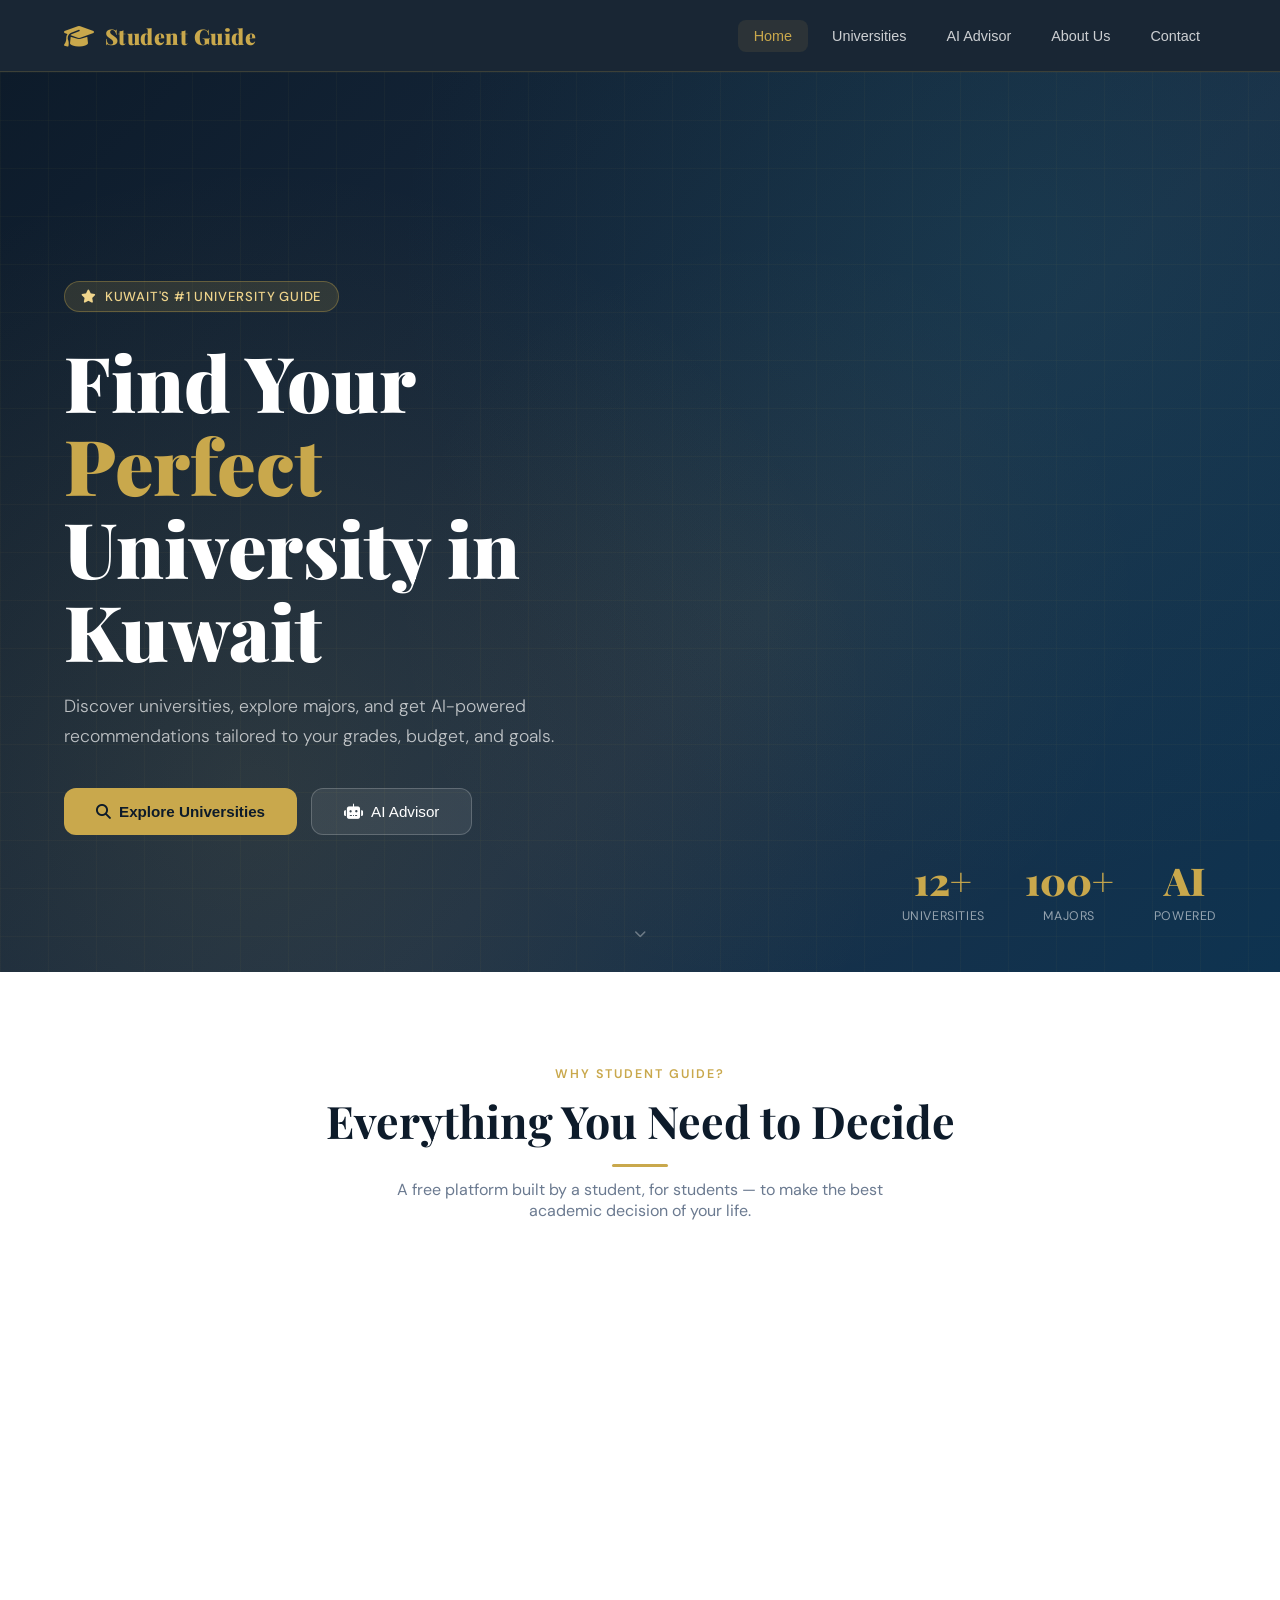
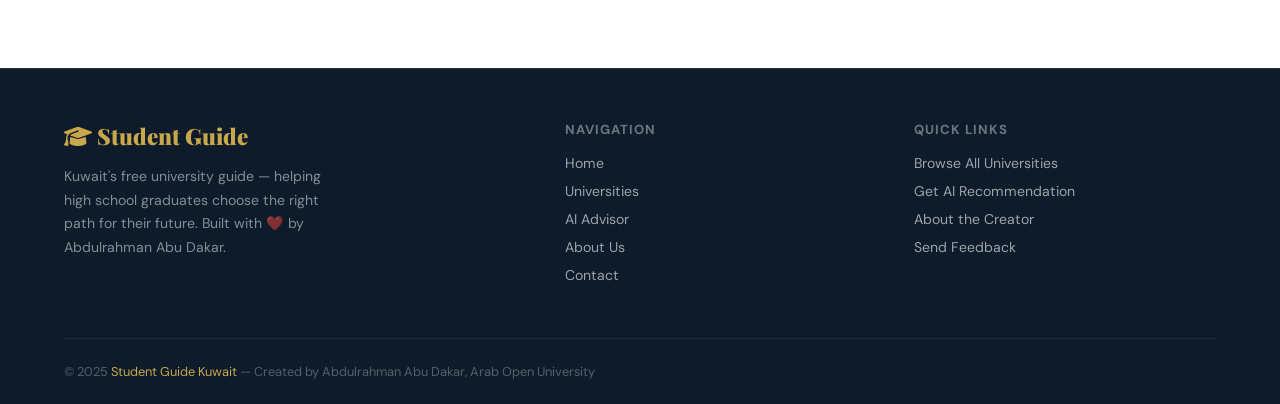
==== index.html @ 4c8be25c "index.html" ====
<!DOCTYPE html>
<html lang="en">
<head>
<meta charset="UTF-8">
<meta name="viewport" content="width=device-width, initial-scale=1.0">
<title>Student Guide</title>
<link rel="stylesheet" href="style.css">
<link href="https://fonts.googleapis.com/css2?family=Playfair+Display:wght@400;700;900&family=DM+Sans:wght@300;400;500;600&display=swap" rel="stylesheet">
<link href="https://cdnjs.cloudflare.com/ajax/libs/font-awesome/6.5.0/css/all.min.css" rel="stylesheet">
</head>
<body>
<!-- NAVBAR -->
<nav id="navbar">
  <div class="nav-logo" onclick="goHome()">
    <i class="fas fa-graduation-cap nav-logo-icon"></i>
    Student Guide
  </div>
  <div class="nav-links">
    <button class="nav-link active" onclick="showPage('home')">Home</button>
    <button class="nav-link" onclick="showPage('universities')">Universities</button>
    <button class="nav-link" onclick="showPage('ai')">AI Advisor</button>
    <button class="nav-link" onclick="showPage('about')">About Us</button>
    <button class="nav-link" onclick="showPage('contact')">Contact</button>
  </div>
  <div class="hamburger" id="hamburger" onclick="toggleMobile()">
    <span></span><span></span><span></span>
  </div>
</nav>

<!-- MOBILE MENU -->
<div class="mobile-menu" id="mobileMenu">
  <button class="nav-link" onclick="showPage('home');toggleMobile()">🏠 Home</button>
  <button class="nav-link" onclick="showPage('universities');toggleMobile()">🎓 Universities</button>
  <button class="nav-link" onclick="showPage('ai');toggleMobile()">🤖 AI Advisor</button>
  <button class="nav-link" onclick="showPage('about');toggleMobile()">ℹ️ About Us</button>
  <button class="nav-link" onclick="showPage('contact');toggleMobile()">📞 Contact</button>
</div>

<!-- TOAST -->
<div id="toast"></div>

<!-- ══════════════════════════════════════════ -->
<!-- HOME PAGE -->
<!-- ══════════════════════════════════════════ -->
<div id="home" class="page active">

  <!-- Hero -->
  <section id="hero">
    <div class="hero-bg-pattern"></div>
    <div class="hero-grid-overlay"></div>
    <div class="hero-content">
      <div class="hero-badge"><i class="fas fa-star"></i> Kuwait's #1 University Guide</div>
      <h1 class="hero-title">Find Your <span>Perfect</span><br>University in Kuwait</h1>
      <p class="hero-subtitle">Discover universities, explore majors, and get AI-powered recommendations tailored to your grades, budget, and goals.</p>
      <div class="hero-buttons">
        <button class="btn-primary" onclick="showPage('universities')"><i class="fas fa-search"></i> Explore Universities</button>
        <button class="btn-secondary" onclick="showPage('ai')"><i class="fas fa-robot"></i> AI Advisor</button>
      </div>
    </div>
    <div class="hero-stats">
      <div class="stat"><div class="stat-num">12+</div><div class="stat-label">Universities</div></div>
      <div class="stat"><div class="stat-num">100+</div><div class="stat-label">Majors</div></div>
      <div class="stat"><div class="stat-num">AI</div><div class="stat-label">Powered</div></div>
    </div>
    <div class="scroll-indicator">
      <i class="fas fa-chevron-down"></i>
    </div>
  </section>

  <!-- Features -->
  <section id="features" class="section">
    <div class="section-header">
      <span class="section-eyebrow">Why Student Guide?</span>
      <h2 class="section-title">Everything You Need to Decide</h2>
      <div class="divider"></div>
      <p class="section-subtitle">A free platform built by a student, for students — to make the best academic decision of your life.</p>
    </div>
    <div class="features-grid">
      <div class="feature-card fade-in">
        <div class="feature-icon"><i class="fas fa-university"></i></div>
        <div class="feature-title">All Kuwait Universities</div>
        <div class="feature-desc">Browse every public and private university in Kuwait with detailed information on majors, fees, and requirements.</div>
      </div>
      <div class="feature-card fade-in">
        <div class="feature-icon"><i class="fas fa-robot"></i></div>
        <div class="feature-title">AI Advisor</div>
        <div class="feature-desc">Our intelligent recommendation engine analyzes your grades, budget, and interests to suggest the best universities for you.</div>
      </div>
      <div class="feature-card fade-in">
        <div class="feature-icon"><i class="fas fa-filter"></i></div>
        <div class="feature-title">Smart Filtering</div>
        <div class="feature-desc">Filter by budget, location, major, and university type to quickly narrow down your options.</div>
      </div>
      <div class="feature-card fade-in">
        <div class="feature-icon"><i class="fas fa-bookmark"></i></div>
        <div class="feature-title">Save Favorites</div>
        <div class="feature-desc">Bookmark your favorite universities to compare them side by side and revisit them anytime.</div>
      </div>
    </div>
  </section>

</div><!-- /home -->


<!-- ══════════════════════════════════════════ -->
<!-- UNIVERSITIES PAGE -->
<!-- ══════════════════════════════════════════ -->
<div id="universities-page" class="page" style="padding-top:72px;">
  <div class="section">
    <div class="section-header">
      <span class="section-eyebrow">Explore</span>
      <h2 class="section-title">Universities in Kuwait</h2>
      <div class="divider"></div>
      <p class="section-subtitle">Browse Kuwait's leading universities — public, private, and international.</p>
    </div>

    <!-- Search + Filter Button row -->
    <div class="search-row">
      <div class="search-bar-wrap">
        <input class="search-input" id="uniSearch" type="text" placeholder="Search universities by name or major..." oninput="filterUniversities()">
        <i class="fas fa-search search-icon"></i>
      </div>
      <button class="filter-toggle-btn" onclick="toggleFilterPanel()">
        <i class="fas fa-sliders-h"></i> Filter
        <span class="filter-count" id="filterCount">0</span>
      </button>
    </div>

    <!-- Advanced Filter Panel -->
    <div class="filter-panel" id="filterPanel">
      <div class="filter-panel-header">
        <div class="filter-panel-title"><i class="fas fa-sliders-h"></i> Advanced Filters</div>
        <button class="filter-clear-btn" onclick="clearAllFilters()">Clear All</button>
      </div>
      <div class="filter-panel-body">

        <!-- Col 1: Location -->
        <div>
          <div class="filter-group-label"><i class="fas fa-map-marker-alt"></i> Location</div>
          <div class="filter-option" onclick="toggleFilterOpt(this,'loc','Kuwait City')" data-group="loc" data-value="Kuwait City"><div class="filter-checkbox"></div>Kuwait City</div>
          <div class="filter-option" onclick="toggleFilterOpt(this,'loc','Hawally')" data-group="loc" data-value="Hawally"><div class="filter-checkbox"></div>Hawally</div>
          <div class="filter-option" onclick="toggleFilterOpt(this,'loc','Rumaithiya')" data-group="loc" data-value="Rumaithiya"><div class="filter-checkbox"></div>Rumaithiya</div>
          <div class="filter-option" onclick="toggleFilterOpt(this,'loc','Mishref')" data-group="loc" data-value="Mishref"><div class="filter-checkbox"></div>Mishref</div>
          <div class="filter-option" onclick="toggleFilterOpt(this,'loc','Salmiya')" data-group="loc" data-value="Salmiya"><div class="filter-checkbox"></div>Salmiya</div>
          <div class="filter-option" onclick="toggleFilterOpt(this,'loc','Egaila')" data-group="loc" data-value="Egaila"><div class="filter-checkbox"></div>Egaila</div>
          <div class="filter-option" onclick="toggleFilterOpt(this,'loc','Sharq')" data-group="loc" data-value="Sharq"><div class="filter-checkbox"></div>Sharq</div>
          <div class="filter-option" onclick="toggleFilterOpt(this,'loc','Multiple')" data-group="loc" data-value="Multiple"><div class="filter-checkbox"></div>Multiple Campuses</div>
        </div>

        <!-- Col 2: Accepted Nationalities -->
        <div>
          <div class="filter-group-label"><i class="fas fa-globe"></i> Accepted Nationalities</div>
          <div class="filter-option" onclick="toggleFilterOpt(this,'nat','Kuwaitis Only')" data-group="nat" data-value="Kuwaitis Only"><div class="filter-checkbox"></div>Kuwaitis Only</div>
          <div class="filter-option" onclick="toggleFilterOpt(this,'nat','All Nationalities')" data-group="nat" data-value="All Nationalities"><div class="filter-checkbox"></div>All Nationalities</div>
          <div class="filter-option" onclick="toggleFilterOpt(this,'nat','GCC Nationals')" data-group="nat" data-value="GCC Nationals"><div class="filter-checkbox"></div>GCC Nationals</div>
          <div class="filter-option" onclick="toggleFilterOpt(this,'nat','Arab Nationals')" data-group="nat" data-value="Arab Nationals"><div class="filter-checkbox"></div>Arab Nationals</div>
          <div class="filter-group-label" style="margin-top:16px"><i class="fas fa-university"></i> University Type</div>
          <div class="filter-option" onclick="toggleFilterOpt(this,'type','public')" data-group="type" data-value="public"><div class="filter-checkbox"></div>Public</div>
          <div class="filter-option" onclick="toggleFilterOpt(this,'type','private')" data-group="type" data-value="private"><div class="filter-checkbox"></div>Private</div>
          <div class="filter-option" onclick="toggleFilterOpt(this,'type','international')" data-group="type" data-value="international"><div class="filter-checkbox"></div>International</div>
        </div>

        <!-- Col 3: Education Level + Language -->
        <div>
          <div class="filter-group-label"><i class="fas fa-graduation-cap"></i> Education Level</div>
          <div class="filter-option" onclick="toggleFilterOpt(this,'edu','Diploma')" data-group="edu" data-value="Diploma"><div class="filter-checkbox"></div>Diploma</div>
          <div class="filter-option" onclick="toggleFilterOpt(this,'edu','Bachelor')" data-group="edu" data-value="Bachelor"><div class="filter-checkbox"></div>Bachelor's Degree</div>
          <div class="filter-option" onclick="toggleFilterOpt(this,'edu','Master')" data-group="edu" data-value="Master"><div class="filter-checkbox"></div>Master's Degree</div>
          <div class="filter-option" onclick="toggleFilterOpt(this,'edu','Doctorate')" data-group="edu" data-value="Doctorate"><div class="filter-checkbox"></div>Doctorate / PhD</div>
          <div class="filter-group-label" style="margin-top:16px"><i class="fas fa-language"></i> Language of Instruction</div>
          <div class="filter-option" onclick="toggleFilterOpt(this,'lang','English')" data-group="lang" data-value="English"><div class="filter-checkbox"></div>English</div>
          <div class="filter-option" onclick="toggleFilterOpt(this,'lang','Arabic')" data-group="lang" data-value="Arabic"><div class="filter-checkbox"></div>Arabic</div>
          <div class="filter-option" onclick="toggleFilterOpt(this,'lang','Bilingual')" data-group="lang" data-value="Bilingual"><div class="filter-checkbox"></div>Bilingual</div>
        </div>
      </div>
      <div class="filter-panel-footer">
        <button class="filter-apply-btn" onclick="applyFilters()"><i class="fas fa-check"></i> Apply Filters</button>
      </div>
    </div>

    <!-- Active filter chips -->
    <div class="active-filters" id="activeFilters"></div>

    <!-- Type quick filters -->
    <div class="filter-bar">
      <button class="filter-btn active" onclick="setFilter('all',this)">All Universities</button>
      <button class="filter-btn" onclick="setFilter('public',this)">Public</button>
      <button class="filter-btn" onclick="setFilter('private',this)">Private</button>
      <button class="filter-btn" onclick="setFilter('international',this)">International</button>
    </div>

    <div class="universities-grid" id="universitiesGrid"></div>
    <div class="no-results" id="noResults" style="display:none;">
      <i class="fas fa-search-minus"></i>
      <p>No universities found. Try adjusting your filters or search.</p>
    </div>
  </div>
</div>

<!-- ══════════════════════════════════════════ -->
<!-- UNIVERSITY DETAIL PAGE -->
<!-- ══════════════════════════════════════════ -->
<div id="uni-detail" class="page" style="padding-top:72px;">
  <div id="uniDetailContent"></div>
</div>

<!-- ══════════════════════════════════════════ -->
<!-- AI ADVISOR PAGE -->
<!-- ══════════════════════════════════════════ -->
<div id="ai-page" class="page">
  <div class="ai-hero-strip">
    <div class="ai-icon-large">🤖</div>
    <h1>AI University Advisor</h1>
    <p>Answer a few questions and our AI will recommend the best universities for you in Kuwait.</p>
  </div>

  <div class="ai-form-wrap">
    <div class="ai-form-card">
      <div class="form-row">
        <div class="form-group">
          <label class="form-label">Your High School GPA <span>*</span></label>
          <select class="form-select" id="gpa">
            <option value="">Select GPA range</option>
            <option value="excellent">90–100% (Excellent)</option>
            <option value="very_good">80–89% (Very Good)</option>
            <option value="good">70–79% (Good)</option>
            <option value="average">60–69% (Average)</option>
            <option value="below">Below 60%</option>
          </select>
        </div>
        <div class="form-group">
          <label class="form-label">Monthly Budget (KWD) <span>*</span></label>
          <select class="form-select" id="budget">
            <option value="">Select budget</option>
            <option value="free">Government / Scholarship</option>
            <option value="low">Under 3,000 KWD/year</option>
            <option value="medium">3,000 – 6,000 KWD/year</option>
            <option value="high">6,000 – 10,000 KWD/year</option>
            <option value="very_high">Above 10,000 KWD/year</option>
          </select>
        </div>
      </div>
      <div class="form-row">
        <div class="form-group">
          <label class="form-label">Your Location in Kuwait</label>
          <select class="form-select" id="location">
            <option value="">Select area</option>
            <option value="kuwait_city">Kuwait City</option>
            <option value="hawally">Hawally</option>
            <option value="farwaniya">Farwaniya</option>
            <option value="ahmadi">Ahmadi</option>
            <option value="jahra">Jahra</option>
            <option value="mubarak">Mubarak Al-Kabeer</option>
          </select>
        </div>
        <div class="form-group">
          <label class="form-label">Do you have personal transportation?</label>
          <select class="form-select" id="transport">
            <option value="yes">Yes – I have a car</option>
            <option value="no">No – I rely on public/uni transport</option>
          </select>
        </div>
      </div>
      <div class="form-group">
        <label class="form-label">What is your citizenship? <span>*</span></label>
        <select class="form-select" id="citizenship">
          <option value="">Select your citizenship</option>
          <option value="kuwaiti">🇰🇼 Kuwaiti Citizen</option>
          <option value="gcc">🌍 GCC Citizen (Saudi, UAE, Qatar, Bahrain, Oman)</option>
          <option value="other">🌐 Other Country Citizen</option>
        </select>
      </div>
      <div class="form-group">
        <label class="form-label">Preferred Fields of Study <span>*</span></label>
        <div class="checkbox-group" id="fieldsGroup">
          <div class="checkbox-label" data-value="engineering" onclick="toggleCheck(this)"> Engineering</div>
          <div class="checkbox-label" data-value="medicine" onclick="toggleCheck(this)"> Medicine &amp; Health</div>
          <div class="checkbox-label" data-value="business" onclick="toggleCheck(this)"> Business &amp; Finance</div>
          <div class="checkbox-label" data-value="cs" onclick="toggleCheck(this)"> Computer Science &amp; IT</div>
          <div class="checkbox-label" data-value="law" onclick="toggleCheck(this)"> Law</div>
          <div class="checkbox-label" data-value="arts" onclick="toggleCheck(this)"> Arts &amp; Humanities</div>
          <div class="checkbox-label" data-value="science" onclick="toggleCheck(this)"> Natural Sciences</div>
          <div class="checkbox-label" data-value="architecture" onclick="toggleCheck(this)"> Architecture &amp; Design</div>
          <div class="checkbox-label" data-value="education" onclick="toggleCheck(this)"> Education</div>
          <div class="checkbox-label" data-value="any" onclick="toggleCheck(this)"> Open to Any Field</div>
        </div>
      </div>
      <div class="form-group">
        <label class="form-label">Anything else you'd like us to know?</label>
        <textarea class="form-textarea" id="extraNote" rows="3" placeholder="E.g. I prefer English-taught programs, small class sizes, strong career services..."></textarea>
      </div>
      <button class="btn-analyze" id="analyzeBtn" onclick="runAIAdvisor()">
        <i class="fas fa-robot"></i> Get My Recommendations
      </button>
    </div>
  </div>

  <div id="ai-results">
    <div class="results-title" id="resultsTitle">🎓 Your Top Recommendations</div>
    <div id="resultsBody"></div>
  </div>
</div>

<!-- ══════════════════════════════════════════ -->
<!-- ABOUT PAGE -->
<!-- ══════════════════════════════════════════ -->
<div id="about-page" class="page">
  <div class="about-hero">
    <div style="position:absolute;inset:0;background:radial-gradient(circle at 70% 50%, rgba(201,168,76,0.1) 0%, transparent 60%);"></div>
    <div class="about-hero-title">About Student Guide</div>
    <p class="about-hero-sub">A student project built with passion — to help Kuwait's graduates find their way.</p>
  </div>
  <div class="about-content">
    <div class="about-grid">
      <div class="about-text">
        <h2>Why This Project Exists</h2>
        <p>Choosing a university is one of the most important decisions a young person can make — yet many Kuwaiti students feel lost, overwhelmed, or underinformed when the time comes.</p>
        <p>Student Guide was created to solve that problem. Built as a graduation project by <strong>Abdulrahman Abu Dakar</strong>, this platform brings together all the information students need — from university overviews and major requirements to fees and AI-powered recommendations — in one clean, accessible place.</p>
        <p>The goal is simple: empower every Kuwaiti high school graduate with the knowledge to make a confident, informed decision about their academic future.</p>
        <p>This website represents months of research, design, and development — and a deep belief that accessible information can change lives.</p>
      </div>
      <div class="creator-card">
        <div class="creator-avatar">👨‍💻</div>
        <div class="creator-name">Abdulrahman Abu Dakar</div>
        <div class="creator-role">Web Developer & Creator</div>
        <div class="creator-bio">A graduate of Arab Open University (Kuwait), Abdulrahman built Student Guide as his graduation project — combining his passion for technology, design, and helping others. He hopes this platform becomes a trusted resource for students across Kuwait.</div>
        <div class="creator-uni"><i class="fas fa-university"></i> Arab Open University – Kuwait Branch</div>
      </div>
    </div>
    <div class="mission-grid">
      <div class="mission-card fade-in">
        <div class="mission-icon">🎯</div>
        <div class="mission-title">Our Mission</div>
        <div class="mission-desc">To give every student in Kuwait clear, reliable information about universities, majors, and requirements — completely free.</div>
      </div>
      <div class="mission-card fade-in">
        <div class="mission-icon">💡</div>
        <div class="mission-title">Our Vision</div>
        <div class="mission-desc">A Kuwait where no student makes a university decision based on incomplete information or word of mouth alone.</div>
      </div>
      <div class="mission-card fade-in">
        <div class="mission-icon">🤝</div>
        <div class="mission-title">Our Values</div>
        <div class="mission-desc">Transparency, accuracy, and accessibility. Every piece of information is presented clearly and without bias.</div>
      </div>
      <div class="mission-card fade-in">
        <div class="mission-icon">🚀</div>
        <div class="mission-title">Future Plans</div>
        <div class="mission-desc">Expanding to include scholarship databases, alumni testimonials, and a community forum for students to connect.</div>
      </div>
    </div>
  </div>
</div>

<!-- ══════════════════════════════════════════ -->
<!-- CONTACT PAGE -->
<!-- ══════════════════════════════════════════ -->
<div id="contact-page" class="page">
  <div class="contact-page-hero">
    <h1>Get in Touch</h1>
    <p>Have a suggestion, a correction, or just want to say hello? We'd love to hear from you.</p>
  </div>
  <div class="contact-grid">
    <div class="contact-info-card">
      <div class="contact-info-title">Contact Information</div>
      <div class="contact-info-item">
        <div class="ci-icon"><i class="fas fa-user"></i></div>
        <div><div class="ci-label">Creator</div><div class="ci-value">Abdulrahman Abu Dakar</div></div>
      </div>
      <div class="contact-info-item">
        <div class="ci-icon"><i class="fas fa-university"></i></div>
        <div><div class="ci-label">University</div><div class="ci-value">Arab Open University – Kuwait</div></div>
      </div>
      <div class="contact-info-item">
        <div class="ci-icon"><i class="fas fa-envelope"></i></div>
        <div><div class="ci-label">Email</div><div class="ci-value">abdulrahman@studentguide.kw</div></div>
      </div>
      <div class="contact-info-item">
        <div class="ci-icon"><i class="fas fa-map-marker-alt"></i></div>
        <div><div class="ci-label">Location</div><div class="ci-value">Kuwait City, Kuwait</div></div>
      </div>
    </div>
    <div class="contact-form-card">
      <div class="contact-form-title">Send a Message</div>
      <div class="form-group">
        <label class="form-label">Your Name</label>
        <input class="form-input" type="text" placeholder="e.g. Mohammed Al-Rashid" id="contactName">
      </div>
      <div class="form-group">
        <label class="form-label">Email Address</label>
        <input class="form-input" type="email" placeholder="your@email.com" id="contactEmail">
      </div>
      <div class="form-group">
        <label class="form-label">Subject</label>
        <select class="form-select" id="contactSubject">
          <option>General Inquiry</option>
          <option>Report a Correction</option>
          <option>Suggest a University</option>
          <option>Partnership / Collaboration</option>
          <option>Other</option>
        </select>
      </div>
      <div class="form-group">
        <label class="form-label">Message</label>
        <textarea class="form-textarea" rows="4" placeholder="Your message here..." id="contactMsg"></textarea>
      </div>
      <button class="btn-send" onclick="sendContact()"><i class="fas fa-paper-plane"></i> Send Message</button>
    </div>
  </div>
</div>

<!-- ══════════════════════════════════════════ -->
<!-- FOOTER -->
<!-- ══════════════════════════════════════════ -->
<footer>
  <div class="footer-inner">
    <div class="footer-top">
      <div>
        <div class="footer-brand-logo"><i class="fas fa-graduation-cap" style="color:var(--gold)"></i> Student Guide</div>
        <div class="footer-brand-desc">Kuwait's free university guide — helping high school graduates choose the right path for their future. Built with ❤️ by Abdulrahman Abu Dakar.</div>
      </div>
      <div>
        <div class="footer-col-title">Navigation</div>
        <a class="footer-link" onclick="showPage('home')">Home</a>
        <a class="footer-link" onclick="showPage('universities')">Universities</a>
        <a class="footer-link" onclick="showPage('ai')">AI Advisor</a>
        <a class="footer-link" onclick="showPage('about')">About Us</a>
        <a class="footer-link" onclick="showPage('contact')">Contact</a>
      </div>
      <div>
        <div class="footer-col-title">Quick Links</div>
        <a class="footer-link" onclick="showPage('universities')">Browse All Universities</a>
        <a class="footer-link" onclick="showPage('ai')">Get AI Recommendation</a>
        <a class="footer-link" onclick="showPage('about')">About the Creator</a>
        <a class="footer-link" onclick="showPage('contact')">Send Feedback</a>
      </div>
    </div>
    <div class="footer-bottom">
      <div class="footer-copy">© 2025 <span>Student Guide Kuwait</span> — Created by Abdulrahman Abu Dakar, Arab Open University</div>
    </div>
  </div>
</footer>
---- style.css ----
:root {
    --navy: #0d1b2a;
    --gold: #c9a84c;
    --gold-light: #f0d58c;
    --cream: #faf7f2;
    --slate: #3a506b;
    --teal: #1c7c8c;
    --mist: #e8f0f5;
    --text: #1a1a2e;
    --text-muted: #6b7a90;
    --white: #ffffff;
    --card-bg: #ffffff;
    --shadow: 0 8px 32px rgba(13,27,42,0.10);
    --shadow-hover: 0 16px 48px rgba(13,27,42,0.18);
    --radius: 18px;
    --radius-sm: 10px;
  }

  * { margin: 0; padding: 0; box-sizing: border-box; }

  html { scroll-behavior: smooth; }

  body {
    font-family: 'DM Sans', sans-serif;
    background: var(--cream);
    color: var(--text);
    overflow-x: hidden;
  }

  /* ── NAVBAR ─────────────────────────────────── */
  #navbar {
    position: fixed; top: 0; left: 0; right: 0; z-index: 1000;
    display: flex; align-items: center; justify-content: space-between;
    padding: 0 5%; height: 72px;
    background: rgba(13,27,42,0.95);
    backdrop-filter: blur(16px);
    border-bottom: 1px solid rgba(201,168,76,0.2);
    transition: all 0.3s;
  }
  .nav-logo {
    font-family: 'Playfair Display', serif;
    font-size: 1.35rem; font-weight: 900;
    color: var(--gold);
    letter-spacing: 0.5px;
    cursor: pointer;
    display: flex; align-items: center; gap: 10px;
  }
  .nav-logo-icon { font-size: 1.5rem; }
  .nav-links { display: flex; gap: 8px; align-items: center; }
  .nav-link {
    padding: 8px 16px; border-radius: 8px;
    color: rgba(255,255,255,0.78); font-size: 0.9rem; font-weight: 500;
    cursor: pointer; transition: all 0.2s; text-decoration: none;
    border: none; background: none;
  }
  .nav-link:hover, .nav-link.active { color: var(--gold); background: rgba(201,168,76,0.1); }
  .hamburger { display: none; flex-direction: column; gap: 5px; cursor: pointer; padding: 8px; }
  .hamburger span { display: block; width: 24px; height: 2px; background: var(--gold); border-radius: 2px; transition: 0.3s; }
  .mobile-menu {
    display: none; position: fixed; top: 72px; left: 0; right: 0; z-index: 999;
    background: var(--navy); padding: 16px; flex-direction: column; gap: 4px;
    border-bottom: 1px solid rgba(201,168,76,0.2);
  }
  .mobile-menu.open { display: flex; }
  .mobile-menu .nav-link { padding: 12px 16px; border-radius: 10px; }

  /* ── PAGES ─────────────────────────────────── */
  .page { display: none; min-height: 100vh; padding-top: 72px; }
  .page.active { display: block; }

  /* ── HERO ─────────────────────────────────── */
  #hero {
    position: relative; min-height: 100vh;
    display: flex; align-items: center;
    background: linear-gradient(135deg, var(--navy) 0%, #1a2e45 60%, #0e3350 100%);
    overflow: hidden; padding-top: 72px;
  }
  .hero-bg-pattern {
    position: absolute; inset: 0;
    background-image:
      radial-gradient(circle at 20% 80%, rgba(201,168,76,0.12) 0%, transparent 50%),
      radial-gradient(circle at 80% 20%, rgba(28,124,140,0.15) 0%, transparent 50%),
      radial-gradient(circle at 60% 60%, rgba(201,168,76,0.06) 0%, transparent 40%);
    pointer-events: none;
  }
  .hero-grid-overlay {
    position: absolute; inset: 0;
    background-image: linear-gradient(rgba(201,168,76,0.04) 1px, transparent 1px),
      linear-gradient(90deg, rgba(201,168,76,0.04) 1px, transparent 1px);
    background-size: 48px 48px;
    pointer-events: none;
  }
  .hero-content { position: relative; z-index: 2; padding: 0 5%; max-width: 720px; }
  .hero-badge {
    display: inline-flex; align-items: center; gap: 8px;
    background: rgba(201,168,76,0.15); border: 1px solid rgba(201,168,76,0.35);
    border-radius: 24px; padding: 6px 16px; margin-bottom: 28px;
    color: var(--gold-light); font-size: 0.82rem; font-weight: 500; letter-spacing: 0.8px;
    text-transform: uppercase; animation: fadeInDown 0.7s ease both;
  }
  .hero-title {
    font-family: 'Playfair Display', serif;
    font-size: clamp(2.8rem, 6vw, 4.8rem); font-weight: 900; line-height: 1.08;
    color: var(--white); margin-bottom: 20px;
    animation: fadeInUp 0.8s ease 0.1s both;
  }
  .hero-title span { color: var(--gold); }
  .hero-subtitle {
    font-size: 1.1rem; font-weight: 300; color: rgba(255,255,255,0.7);
    line-height: 1.7; max-width: 520px; margin-bottom: 36px;
    animation: fadeInUp 0.8s ease 0.2s both;
  }
  .hero-buttons { display: flex; gap: 14px; flex-wrap: wrap; animation: fadeInUp 0.8s ease 0.3s both; }
  .btn-primary {
    padding: 14px 32px; background: var(--gold); color: var(--navy);
    border-radius: 12px; font-weight: 600; font-size: 0.95rem;
    border: none; cursor: pointer; transition: all 0.25s;
    display: flex; align-items: center; gap: 8px; text-decoration: none;
  }
  .btn-primary:hover { background: var(--gold-light); transform: translateY(-2px); box-shadow: 0 8px 24px rgba(201,168,76,0.4); }
  .btn-secondary {
    padding: 14px 32px; background: rgba(255,255,255,0.08);
    color: var(--white); border: 1px solid rgba(255,255,255,0.2);
    border-radius: 12px; font-weight: 500; font-size: 0.95rem;
    cursor: pointer; transition: all 0.25s; text-decoration: none;
    display: flex; align-items: center; gap: 8px;
  }
  .btn-secondary:hover { background: rgba(255,255,255,0.14); transform: translateY(-2px); }

  .hero-stats {
    position: absolute; bottom: 48px; right: 5%;
    display: flex; gap: 40px;
    animation: fadeInRight 1s ease 0.5s both;
  }
  .stat { text-align: center; }
  .stat-num { font-family: 'Playfair Display', serif; font-size: 2.4rem; font-weight: 900; color: var(--gold); }
  .stat-label { font-size: 0.78rem; color: rgba(255,255,255,0.55); letter-spacing: 0.6px; text-transform: uppercase; margin-top: 2px; }

  .scroll-indicator {
    position: absolute; bottom: 32px; left: 50%; transform: translateX(-50%);
    display: flex; flex-direction: column; align-items: center; gap: 6px;
    color: rgba(255,255,255,0.35); font-size: 0.75rem; letter-spacing: 1px;
    animation: bounce 2s infinite;
  }

  /* ── SECTION COMMONS ─────────────────────────── */
  .section { padding: 90px 5%; }
  .section-header { text-align: center; margin-bottom: 56px; }
  .section-eyebrow {
    display: inline-block; font-size: 0.78rem; font-weight: 600; letter-spacing: 2px;
    text-transform: uppercase; color: var(--gold); margin-bottom: 12px;
  }
  .section-title {
    font-family: 'Playfair Display', serif;
    font-size: clamp(1.8rem, 3.5vw, 2.8rem); font-weight: 700;
    color: var(--navy); line-height: 1.2;
  }
  .section-subtitle { color: var(--text-muted); font-size: 1rem; margin-top: 12px; max-width: 560px; margin-left: auto; margin-right: auto; }
  .divider {
    width: 56px; height: 3px; background: var(--gold); border-radius: 2px;
    margin: 16px auto 0;
  }

  /* ── FEATURES ─────────────────────────────────── */
  #features { background: var(--white); }
  .features-grid { display: grid; grid-template-columns: repeat(auto-fit, minmax(260px, 1fr)); gap: 28px; }
  .feature-card {
    background: var(--cream); border-radius: var(--radius);
    padding: 36px 28px; border: 1px solid rgba(13,27,42,0.07);
    transition: all 0.3s; position: relative; overflow: hidden;
  }
  .feature-card::before {
    content: ''; position: absolute; top: 0; left: 0; right: 0; height: 3px;
    background: linear-gradient(90deg, var(--gold), var(--teal));
    transform: scaleX(0); transform-origin: left; transition: transform 0.3s;
  }
  .feature-card:hover { transform: translateY(-6px); box-shadow: var(--shadow-hover); }
  .feature-card:hover::before { transform: scaleX(1); }
  .feature-icon {
    width: 56px; height: 56px; border-radius: 14px;
    background: linear-gradient(135deg, var(--navy), var(--slate));
    display: flex; align-items: center; justify-content: center;
    color: var(--gold); font-size: 1.4rem; margin-bottom: 20px;
  }
  .feature-title { font-size: 1.05rem; font-weight: 600; color: var(--navy); margin-bottom: 10px; }
  .feature-desc { font-size: 0.9rem; color: var(--text-muted); line-height: 1.65; }

  /* ── UNIVERSITIES PAGE ─────────────────────────── */
  #universities-page { background: var(--cream); }
  .search-row { display: flex; gap: 12px; align-items: center; max-width: 700px; margin: 0 auto 20px; }
  .search-bar-wrap { flex: 1; position: relative; }
  .search-input {
    width: 100%; padding: 16px 56px 16px 20px;
    border: 2px solid var(--mist); border-radius: 14px;
    font-size: 1rem; font-family: 'DM Sans', sans-serif;
    background: var(--white); color: var(--text); outline: none; transition: 0.2s;
  }
  .search-input:focus { border-color: var(--gold); box-shadow: 0 0 0 3px rgba(201,168,76,0.12); }
  .search-icon { position: absolute; right: 18px; top: 50%; transform: translateY(-50%); color: var(--text-muted); pointer-events:none; }
  .filter-toggle-btn {
    display: flex; align-items: center; gap: 8px;
    padding: 14px 20px; border-radius: 14px;
    background: var(--navy); color: var(--gold);
    border: none; cursor: pointer; font-size: 0.9rem; font-weight: 600;
    white-space: nowrap; transition: all 0.2s; flex-shrink: 0;
  }
  .filter-toggle-btn:hover { background: var(--slate); }
  .filter-toggle-btn .filter-count {
    background: var(--gold); color: var(--navy);
    border-radius: 50%; width: 20px; height: 20px;
    font-size: 0.72rem; font-weight: 800;
    display: none; align-items: center; justify-content: center;
  }
  .filter-toggle-btn .filter-count.visible { display: flex; }

  /* Filter Panel */
  .filter-panel {
    display: none; max-width: 700px; margin: 0 auto 28px;
    background: var(--white); border: 1.5px solid var(--mist);
    border-radius: var(--radius); box-shadow: var(--shadow); overflow: hidden;
  }
  .filter-panel.open { display: block; }
  .filter-panel-header {
    display: flex; align-items: center; justify-content: space-between;
    padding: 18px 24px; border-bottom: 1px solid var(--mist);
    background: var(--navy);
  }
  .filter-panel-title { font-weight: 700; font-size: 0.95rem; color: var(--gold); display: flex; align-items: center; gap: 8px; }
  .filter-clear-btn {
    font-size: 0.8rem; color: rgba(255,255,255,0.55); background: none;
    border: 1px solid rgba(255,255,255,0.2); border-radius: 8px;
    padding: 5px 12px; cursor: pointer; transition: 0.2s;
  }
  .filter-clear-btn:hover { color: var(--gold); border-color: var(--gold); }
  .filter-panel-body { padding: 20px 24px; display: grid; grid-template-columns: 1fr 1fr 1fr; gap: 20px; }
  @media(max-width:640px){ .filter-panel-body { grid-template-columns: 1fr; } }
  .filter-group-label {
    font-size: 0.78rem; font-weight: 700; text-transform: uppercase;
    letter-spacing: 0.8px; color: var(--navy); margin-bottom: 10px;
    display: flex; align-items: center; gap: 6px;
  }
  .filter-group-label i { color: var(--gold); }
  .filter-option {
    display: flex; align-items: center; gap: 8px;
    padding: 7px 10px; border-radius: 8px; cursor: pointer;
    font-size: 0.86rem; color: var(--text-muted); transition: all 0.15s;
    user-select: none;
  }
  .filter-option:hover { background: var(--mist); color: var(--navy); }
  .filter-option input[type=checkbox] { display: none; }
  .filter-checkbox {
    width: 18px; height: 18px; border-radius: 5px;
    border: 2px solid var(--mist); background: var(--white);
    display: flex; align-items: center; justify-content: center;
    flex-shrink: 0; transition: all 0.15s;
  }
  .filter-option.checked .filter-checkbox { background: var(--navy); border-color: var(--navy); }
  .filter-option.checked .filter-checkbox::after { content: '✓'; color: var(--gold); font-size: 0.7rem; font-weight: 900; }
  .filter-option.checked { color: var(--navy); font-weight: 500; }
  .filter-panel-footer { padding: 14px 24px; border-top: 1px solid var(--mist); display: flex; justify-content: flex-end; }
  .filter-apply-btn {
    padding: 10px 28px; background: var(--gold); color: var(--navy);
    border: none; border-radius: 10px; font-weight: 700; font-size: 0.9rem;
    cursor: pointer; transition: all 0.2s;
  }
  .filter-apply-btn:hover { background: var(--gold-light); }

  .filter-bar { display: flex; gap: 10px; flex-wrap: wrap; justify-content: center; margin-bottom: 24px; }
  .filter-btn {
    padding: 8px 20px; border-radius: 24px; border: 1.5px solid var(--mist);
    background: var(--white); color: var(--text-muted); font-size: 0.85rem; font-weight: 500;
    cursor: pointer; transition: all 0.2s;
  }
  .filter-btn:hover, .filter-btn.active { background: var(--navy); color: var(--gold); border-color: var(--navy); }

  /* Active filter chips */
  .active-filters { display: flex; gap: 8px; flex-wrap: wrap; max-width: 700px; margin: 0 auto 20px; }
  .active-chip {
    display: flex; align-items: center; gap: 6px;
    padding: 5px 12px; background: rgba(13,27,42,0.08);
    border-radius: 20px; font-size: 0.8rem; font-weight: 600; color: var(--navy);
    border: 1.5px solid rgba(13,27,42,0.12);
  }
  .active-chip button { background: none; border: none; cursor: pointer; color: var(--text-muted); font-size: 0.8rem; padding: 0; line-height: 1; }
  .active-chip button:hover { color: var(--navy); }

  /* Nationality & Education pills in cards */
  .uni-card-meta { display: flex; flex-wrap: wrap; gap: 6px; margin-bottom: 12px; }
  .meta-pill {
    display: inline-flex; align-items: center; gap: 4px;
    padding: 3px 10px; border-radius: 12px; font-size: 0.74rem; font-weight: 600;
  }
  .pill-nat { background: rgba(28,124,140,0.1); color: var(--teal); }
  .pill-edu { background: rgba(201,168,76,0.12); color: #8a6a00; }
  .universities-grid { display: grid; grid-template-columns: repeat(auto-fill, minmax(300px, 1fr)); gap: 28px; }
  .uni-card {
    background: var(--white); border-radius: var(--radius);
    box-shadow: var(--shadow); overflow: hidden; cursor: pointer;
    transition: all 0.3s; border: 1px solid rgba(13,27,42,0.06);
  }
  .uni-card:hover { transform: translateY(-8px); box-shadow: var(--shadow-hover); }
  .uni-card-img {
    width: 100%; height: 180px; object-fit: cover; display: block;
    background: linear-gradient(135deg, var(--navy), var(--slate));
    position: relative; overflow: hidden;
  }
  .uni-card-img-placeholder {
    width: 100%; height: 180px;
    display: flex; align-items: center; justify-content: center;
    font-size: 4rem; background: linear-gradient(135deg, var(--navy) 0%, var(--slate) 100%);
    position: relative;
  }
  .uni-card-badge {
    position: absolute; top: 12px; right: 12px;
    background: rgba(201,168,76,0.9); color: var(--navy);
    font-size: 0.72rem; font-weight: 700; letter-spacing: 0.8px;
    padding: 4px 10px; border-radius: 8px; text-transform: uppercase;
  }
  .uni-card-body { padding: 22px 22px 20px; }
  .uni-card-name { font-family: 'Playfair Display', serif; font-size: 1.15rem; font-weight: 700; color: var(--navy); margin-bottom: 6px; }
  .uni-card-type { font-size: 0.78rem; color: var(--gold); font-weight: 600; letter-spacing: 0.5px; text-transform: uppercase; margin-bottom: 10px; }
  .uni-card-desc { font-size: 0.88rem; color: var(--text-muted); line-height: 1.6; margin-bottom: 16px; }
  .uni-card-footer { display: flex; justify-content: space-between; align-items: center; }
  .uni-card-majors { font-size: 0.8rem; color: var(--text-muted); display: flex; align-items: center; gap: 5px; }
  .btn-view { padding: 8px 18px; background: var(--navy); color: var(--gold); border-radius: 10px; font-size: 0.82rem; font-weight: 600; border: none; cursor: pointer; transition: 0.2s; }
  .btn-view:hover { background: var(--slate); }


  /* ── UNIVERSITY DETAIL PAGE ─────────────────────── */
  #uni-detail { background: var(--cream); }
  .detail-hero {
    background: linear-gradient(135deg, var(--navy), var(--slate));
    padding: 80px 5% 56px; margin-top: 0;
    position: relative; overflow: hidden;
  }
  .detail-hero::before {
    content: ''; position: absolute; inset: 0;
    background: radial-gradient(circle at 80% 50%, rgba(201,168,76,0.12) 0%, transparent 60%);
  }
  .detail-back {
    display: inline-flex; align-items: center; gap: 8px;
    color: rgba(255,255,255,0.6); font-size: 0.88rem; cursor: pointer;
    margin-bottom: 28px; transition: color 0.2s; background: none; border: none;
  }
  .detail-back:hover { color: var(--gold); }
  .detail-header { display: flex; align-items: flex-start; gap: 28px; flex-wrap: wrap; position: relative; z-index: 1; }
  .detail-logo {
    width: 90px; height: 90px; border-radius: 18px;
    background: rgba(255,255,255,0.1); display: flex; align-items: center;
    justify-content: center; font-size: 2.5rem; border: 2px solid rgba(201,168,76,0.3); flex-shrink: 0;
  }
  .detail-title { font-family: 'Playfair Display', serif; font-size: clamp(1.6rem,3vw,2.4rem); font-weight: 900; color: var(--white); margin-bottom: 6px; }
  .detail-subtitle { color: rgba(255,255,255,0.6); font-size: 0.95rem; display: flex; align-items: center; gap: 8px; }
  .detail-tags { display: flex; gap: 8px; flex-wrap: wrap; margin-top: 14px; }
  .detail-tag {
    padding: 5px 14px; border-radius: 20px; font-size: 0.78rem; font-weight: 600;
    letter-spacing: 0.4px;
  }
  .tag-public { background: rgba(28,124,140,0.25); color: #7de8f7; }
  .tag-private { background: rgba(201,168,76,0.2); color: var(--gold-light); }
  .tag-intl { background: rgba(255,255,255,0.1); color: rgba(255,255,255,0.7); }
  .detail-content { padding: 52px 5%; display: grid; grid-template-columns: 1fr 340px; gap: 36px; }
  @media(max-width:900px){ .detail-content { grid-template-columns: 1fr; } }
  .detail-section { margin-bottom: 40px; }
  .detail-section-title { font-family: 'Playfair Display', serif; font-size: 1.25rem; font-weight: 700; color: var(--navy); margin-bottom: 16px; padding-bottom: 10px; border-bottom: 2px solid var(--mist); display: flex; align-items: center; gap: 8px; }
  .detail-section-title i { color: var(--gold); font-size: 1rem; }
  .majors-table { width: 100%; border-collapse: collapse; font-size: 0.9rem; }
  .majors-table th { background: var(--navy); color: var(--gold); padding: 12px 16px; text-align: left; font-weight: 600; font-size: 0.82rem; letter-spacing: 0.4px; }
  .majors-table th:first-child { border-radius: 10px 0 0 10px; }
  .majors-table th:last-child { border-radius: 0 10px 10px 0; }
  .majors-table td { padding: 12px 16px; border-bottom: 1px solid var(--mist); color: var(--text); }
  .majors-table tr:last-child td { border-bottom: none; }
  .majors-table tr:hover td { background: rgba(201,168,76,0.05); }
  .detail-sidebar
  .info-grid { display: grid; grid-template-columns: 1fr 1fr; gap: 12px; margin-bottom: 16px; }
  .info-block {
    background: var(--cream); border-radius: 12px; padding: 14px 16px;
    border: 1px solid var(--mist);
  }
  .info-block-label { font-size: 0.72rem; font-weight: 700; text-transform: uppercase; letter-spacing: 0.6px; color: var(--text-muted); margin-bottom: 6px; display: flex; align-items: center; gap: 5px; }
  .info-block-label i { color: var(--gold); }
  .info-block-value { font-size: 0.88rem; font-weight: 600; color: var(--navy); line-height: 1.5; }
  .edu-level-pills { display: flex; flex-wrap: wrap; gap: 6px; }
  .edu-pill {
    padding: 4px 12px; border-radius: 12px; font-size: 0.78rem; font-weight: 700;
    background: linear-gradient(135deg, var(--navy), var(--slate)); color: var(--gold-light);
  }
  .nat-tag { font-size: 0.82rem; color: var(--teal); font-weight: 500; line-height: 1.6; }
  .contact-card { background: var(--white); border-radius: var(--radius); padding: 28px; box-shadow: var(--shadow); margin-bottom: 24px; border: 1px solid var(--mist); }
  .contact-card-title { font-weight: 700; color: var(--navy); margin-bottom: 18px; font-size: 0.95rem; }
  .contact-item { display: flex; align-items: center; gap: 12px; margin-bottom: 14px; font-size: 0.9rem; }
  .contact-item i { color: var(--gold); width: 20px; }
  .contact-item a { color: var(--teal); text-decoration: none; }
  .contact-item a:hover { text-decoration: underline; }


  /* ── AI ADVISOR ─────────────────────────────────── */
  #ai-page { background: var(--cream); }
  .ai-hero-strip {
    background: linear-gradient(135deg, var(--navy) 0%, #1a3050 100%);
    padding: 72px 5% 64px; text-align: center; position: relative; overflow: hidden;
  }
  .ai-hero-strip::before {
    content: ''; position: absolute; inset: 0;
    background-image: radial-gradient(circle at 30% 70%, rgba(201,168,76,0.15) 0%, transparent 50%),
      radial-gradient(circle at 70% 30%, rgba(28,124,140,0.12) 0%, transparent 50%);
  }
  .ai-hero-strip h1 { font-family: 'Playfair Display', serif; font-size: clamp(1.9rem,4vw,3rem); color: var(--white); font-weight: 900; position: relative; z-index: 1; }
  .ai-hero-strip p { color: rgba(255,255,255,0.65); font-size: 1rem; margin-top: 12px; max-width: 500px; margin-left: auto; margin-right: auto; position: relative; z-index: 1; }
  .ai-icon-large { font-size: 3rem; margin-bottom: 16px; position: relative; z-index: 1; }
  .ai-form-wrap { max-width: 760px; margin: 56px auto; padding: 0 5%; }
  .ai-form-card { background: var(--white); border-radius: var(--radius); box-shadow: var(--shadow); padding: 44px; border: 1px solid var(--mist); }
  .form-group { margin-bottom: 28px; }
  .form-label { display: block; font-weight: 600; font-size: 0.9rem; color: var(--navy); margin-bottom: 10px; }
  .form-label span { color: var(--gold); }
  .form-input, .form-select, .form-textarea {
    width: 100%; padding: 13px 16px;
    border: 2px solid var(--mist); border-radius: 12px;
    font-size: 0.95rem; font-family: 'DM Sans', sans-serif; color: var(--text);
    background: var(--cream); outline: none; transition: 0.2s;
  }
  .form-input:focus, .form-select:focus, .form-textarea:focus { border-color: var(--gold); background: var(--white); box-shadow: 0 0 0 3px rgba(201,168,76,0.1); }
  .form-row { display: grid; grid-template-columns: 1fr 1fr; gap: 20px; }
  @media(max-width:600px){ .form-row { grid-template-columns: 1fr; } }
  .checkbox-group { display: flex; flex-wrap: wrap; gap: 10px; }
  .checkbox-label {
    display: flex; align-items: center; gap: 8px;
    padding: 8px 16px; border-radius: 24px;
    border: 1.5px solid var(--mist); cursor: pointer; transition: all 0.2s;
    font-size: 0.88rem; color: var(--text);
  }
  .checkbox-label:hover { border-color: var(--gold); background: rgba(201,168,76,0.06); }
  .checkbox-label input { display: none; }
  .checkbox-label.checked { background: var(--navy); color: var(--gold); border-color: var(--navy); }
  .btn-analyze {
    width: 100%; padding: 16px; background: linear-gradient(135deg, var(--gold), #b8922a);
    color: var(--navy); font-size: 1.05rem; font-weight: 700;
    border: none; border-radius: 14px; cursor: pointer; transition: all 0.3s;
    display: flex; align-items: center; justify-content: center; gap: 10px;
  }
  .btn-analyze:hover { transform: translateY(-2px); box-shadow: 0 10px 32px rgba(201,168,76,0.4); }
  .btn-analyze:disabled { opacity: 0.6; cursor: not-allowed; transform: none; }

  /* AI Results */
  #ai-results { display: none; max-width: 760px; margin: 0 auto; padding: 0 5% 80px; }
  .results-title { font-family: 'Playfair Display', serif; font-size: 1.6rem; font-weight: 700; color: var(--navy); margin-bottom: 24px; }
  .result-card {
    background: var(--white); border-radius: var(--radius);
    box-shadow: var(--shadow); padding: 32px; margin-bottom: 20px;
    border: 1px solid var(--mist); position: relative; overflow: hidden;
    animation: slideInUp 0.5s ease both;
  }
  .result-card::before {
    content: ''; position: absolute; left: 0; top: 0; bottom: 0;
    width: 4px; background: var(--gold);
  }
  .result-rank {
    position: absolute; top: 24px; right: 24px;
    width: 44px; height: 44px; border-radius: 50%;
    background: var(--navy); color: var(--gold);
    display: flex; align-items: center; justify-content: center;
    font-family: 'Playfair Display', serif; font-size: 1.2rem; font-weight: 900;
  }
  .result-uni-name { font-family: 'Playfair Display', serif; font-size: 1.2rem; font-weight: 700; color: var(--navy); margin-bottom: 6px; }
  .result-match { display: flex; align-items: center; gap: 8px; margin-bottom: 14px; }
  .match-bar-wrap { flex: 1; height: 8px; background: var(--mist); border-radius: 8px; overflow: hidden; }
  .match-bar { height: 100%; border-radius: 8px; background: linear-gradient(90deg, var(--gold), var(--teal)); }
  .match-label { font-size: 0.82rem; font-weight: 700; color: var(--navy); min-width: 36px; }
  .result-why { font-size: 0.9rem; color: var(--text-muted); line-height: 1.7; }
  .result-tags { display: flex; gap: 8px; flex-wrap: wrap; margin-top: 14px; }
  .result-tag { padding: 4px 12px; border-radius: 16px; background: var(--mist); font-size: 0.78rem; color: var(--slate); font-weight: 500; }
  .loading-wrap { text-align: center; padding: 48px 0; }
  .loader {
    width: 48px; height: 48px; border: 4px solid var(--mist);
    border-top-color: var(--gold); border-radius: 50%;
    animation: spin 0.8s linear infinite; margin: 0 auto 16px;
  }
  .loading-text { color: var(--text-muted); font-size: 0.95rem; }

  /* ── ABOUT ─────────────────────────────────── */
  #about-page { background: var(--white); }
  .about-hero {
    background: linear-gradient(135deg, var(--navy) 0%, #1e3a52 100%);
    padding: 80px 5%; text-align: center; position: relative; overflow: hidden;
  }
  .about-hero-title { font-family: 'Playfair Display', serif; font-size: clamp(2rem,4vw,3.2rem); font-weight: 900; color: var(--white); position: relative; z-index:1; }
  .about-hero-sub { color: rgba(255,255,255,0.6); font-size:1rem; margin-top:12px; position:relative;z-index:1; }
  .about-content { max-width: 1100px; margin: 0 auto; padding: 64px 5%; }
  .about-grid { display: grid; grid-template-columns: 1fr 1fr; gap: 60px; align-items: center; }
  @media(max-width:820px){ .about-grid { grid-template-columns: 1fr; } }
  .about-text h2 { font-family: 'Playfair Display', serif; font-size: 1.9rem; font-weight: 700; color: var(--navy); margin-bottom: 20px; }
  .about-text p { color: var(--text-muted); line-height: 1.8; margin-bottom: 16px; font-size: 0.95rem; }
  .creator-card {
    background: linear-gradient(135deg, var(--navy) 0%, var(--slate) 100%);
    border-radius: var(--radius); padding: 40px; color: var(--white); text-align: center;
    position: relative; overflow: hidden;
  }
  .creator-card::before {
    content: ''; position: absolute; inset: 0;
    background: radial-gradient(circle at 60% 30%, rgba(201,168,76,0.15) 0%, transparent 60%);
  }
  .creator-avatar {
    width: 100px; height: 100px; border-radius: 50%; margin: 0 auto 20px;
    background: linear-gradient(135deg, var(--gold), #8b6914);
    display: flex; align-items: center; justify-content: center;
    font-size: 2.6rem; border: 3px solid rgba(201,168,76,0.4);
    position: relative; z-index: 1;
  }
  .creator-name { font-family: 'Playfair Display', serif; font-size: 1.4rem; font-weight: 900; color: var(--white); position: relative; z-index: 1; margin-bottom: 4px; }
  .creator-role { color: var(--gold-light); font-size: 0.85rem; font-weight: 500; position: relative; z-index: 1; margin-bottom: 16px; }
  .creator-bio { font-size: 0.88rem; color: rgba(255,255,255,0.7); line-height: 1.7; position: relative; z-index: 1; }
  .creator-uni { margin-top: 18px; display: flex; align-items: center; justify-content: center; gap: 8px; color: var(--gold-light); font-size: 0.85rem; font-weight: 600; position: relative; z-index: 1; }
  .mission-grid { display: grid; grid-template-columns: repeat(auto-fit, minmax(220px,1fr)); gap: 24px; margin-top: 56px; }
  .mission-card { background: var(--cream); border-radius: var(--radius); padding: 28px; border: 1px solid var(--mist); text-align: center; }
  .mission-icon { font-size: 2rem; margin-bottom: 14px; }
  .mission-title { font-weight: 700; color: var(--navy); margin-bottom: 8px; font-size: 1rem; }
  .mission-desc { font-size: 0.88rem; color: var(--text-muted); line-height: 1.65; }

  /* ── CONTACT ─────────────────────────────────── */
  #contact-page { background: var(--cream); }
  .contact-page-hero { background: linear-gradient(135deg, var(--navy), var(--slate)); padding: 72px 5%; text-align: center; }
  .contact-page-hero h1 { font-family: 'Playfair Display', serif; font-size: 2.4rem; font-weight: 900; color: var(--white); }
  .contact-page-hero p { color: rgba(255,255,255,0.6); margin-top: 10px; }
  .contact-grid { max-width: 1000px; margin: 64px auto; padding: 0 5%; display: grid; grid-template-columns: 1fr 1.4fr; gap: 40px; }
  @media(max-width:760px){ .contact-grid { grid-template-columns: 1fr; } }
  .contact-info-card { background: var(--white); border-radius: var(--radius); padding: 36px; box-shadow: var(--shadow); border: 1px solid var(--mist); }
  .contact-info-title { font-family: 'Playfair Display', serif; font-size: 1.2rem; font-weight: 700; color: var(--navy); margin-bottom: 24px; }
  .contact-info-item { display: flex; align-items: center; gap: 16px; margin-bottom: 22px; padding-bottom: 22px; border-bottom: 1px solid var(--mist); }
  .contact-info-item:last-child { border-bottom: none; margin-bottom: 0; padding-bottom: 0; }
  .ci-icon { width: 46px; height: 46px; border-radius: 12px; background: linear-gradient(135deg, var(--navy), var(--slate)); display: flex; align-items: center; justify-content: center; color: var(--gold); font-size: 1rem; flex-shrink: 0; }
  .ci-label { font-size: 0.78rem; font-weight: 600; color: var(--text-muted); text-transform: uppercase; letter-spacing: 0.5px; }
  .ci-value { font-size: 0.95rem; color: var(--text); font-weight: 500; margin-top: 2px; }
  .contact-form-card { background: var(--white); border-radius: var(--radius); padding: 36px; box-shadow: var(--shadow); border: 1px solid var(--mist); }
  .contact-form-title { font-family: 'Playfair Display', serif; font-size: 1.2rem; font-weight: 700; color: var(--navy); margin-bottom: 24px; }
  .btn-send { width: 100%; padding: 14px; background: var(--navy); color: var(--gold); border: none; border-radius: 12px; font-size: 0.95rem; font-weight: 600; cursor: pointer; transition: 0.25s; display: flex; align-items: center; justify-content: center; gap: 8px; }
  .btn-send:hover { background: var(--slate); transform: translateY(-2px); box-shadow: var(--shadow); }

  /* ── FOOTER ─────────────────────────────────── */
  footer {
    background: var(--navy);
    padding: 52px 5% 24px;
    border-top: 1px solid rgba(201,168,76,0.15);
  }
  .footer-inner { max-width: 1200px; margin: 0 auto; }
  .footer-top { display: grid; grid-template-columns: 1.5fr 1fr 1fr; gap: 48px; margin-bottom: 44px; }
  @media(max-width:760px){ .footer-top { grid-template-columns: 1fr; gap: 32px; } }
  .footer-brand-logo { font-family: 'Playfair Display', serif; font-size: 1.4rem; font-weight: 900; color: var(--gold); margin-bottom: 14px; }
  .footer-brand-desc { font-size: 0.88rem; color: rgba(255,255,255,0.5); line-height: 1.7; max-width: 280px; }
  .footer-col-title { font-size: 0.82rem; font-weight: 700; letter-spacing: 1px; text-transform: uppercase; color: rgba(255,255,255,0.4); margin-bottom: 16px; }
  .footer-link { display: block; color: rgba(255,255,255,0.6); font-size: 0.88rem; margin-bottom: 10px; cursor: pointer; transition: color 0.2s; text-decoration: none; }
  .footer-link:hover { color: var(--gold); }
  .footer-bottom { display: flex; justify-content: space-between; align-items: center; flex-wrap: wrap; gap: 12px; padding-top: 24px; border-top: 1px solid rgba(255,255,255,0.07); }
  .footer-copy { font-size: 0.8rem; color: rgba(255,255,255,0.3); }
  .footer-copy span { color: var(--gold); }

  /* ── ANIMATIONS ─────────────────────────────────── */
  @keyframes fadeInDown { from { opacity:0; transform:translateY(-20px); } to { opacity:1; transform:translateY(0); } }
  @keyframes fadeInUp { from { opacity:0; transform:translateY(24px); } to { opacity:1; transform:translateY(0); } }
  @keyframes fadeInRight { from { opacity:0; transform:translateX(40px); } to { opacity:1; transform:translateX(0); } }
  @keyframes spin { to { transform: rotate(360deg); } }
  @keyframes bounce { 0%,100% { transform: translateX(-50%) translateY(0); } 50% { transform: translateX(-50%) translateY(-10px); } }
  @keyframes slideInUp { from { opacity:0; transform:translateY(20px); } to { opacity:1; transform:translateY(0); } }

  .fade-in { opacity: 0; transform: translateY(20px); transition: opacity 0.6s ease, transform 0.6s ease; }
  .fade-in.visible { opacity: 1; transform: none; }

  /* ── RESPONSIVE ─────────────────────────────────── */
  @media(max-width:768px) {
    .nav-links { display: none; }
    .hamburger { display: flex; }
    .hero-stats { position: relative; bottom: auto; right: auto; justify-content: center; padding: 32px 5% 0; flex-wrap: wrap; gap: 24px; }
    #hero { flex-direction: column; align-items: flex-start; }
  }

  /* ── TOAST ─────────────────────────────────── */
  #toast { position:fixed; bottom:28px; right:28px; z-index:9999; background:var(--navy); color:var(--white); padding:12px 22px; border-radius:12px; font-size:0.9rem; box-shadow:var(--shadow-hover); transform:translateY(80px); opacity:0; transition:all 0.3s; pointer-events:none; border-left:3px solid var(--gold); }
  #toast.show { transform:translateY(0); opacity:1; }

  /* No results */
  .no-results { text-align: center; padding: 60px 0; color: var(--text-muted); }
  .no-results i { font-size: 3rem; margin-bottom: 16px; color: var(--mist); }
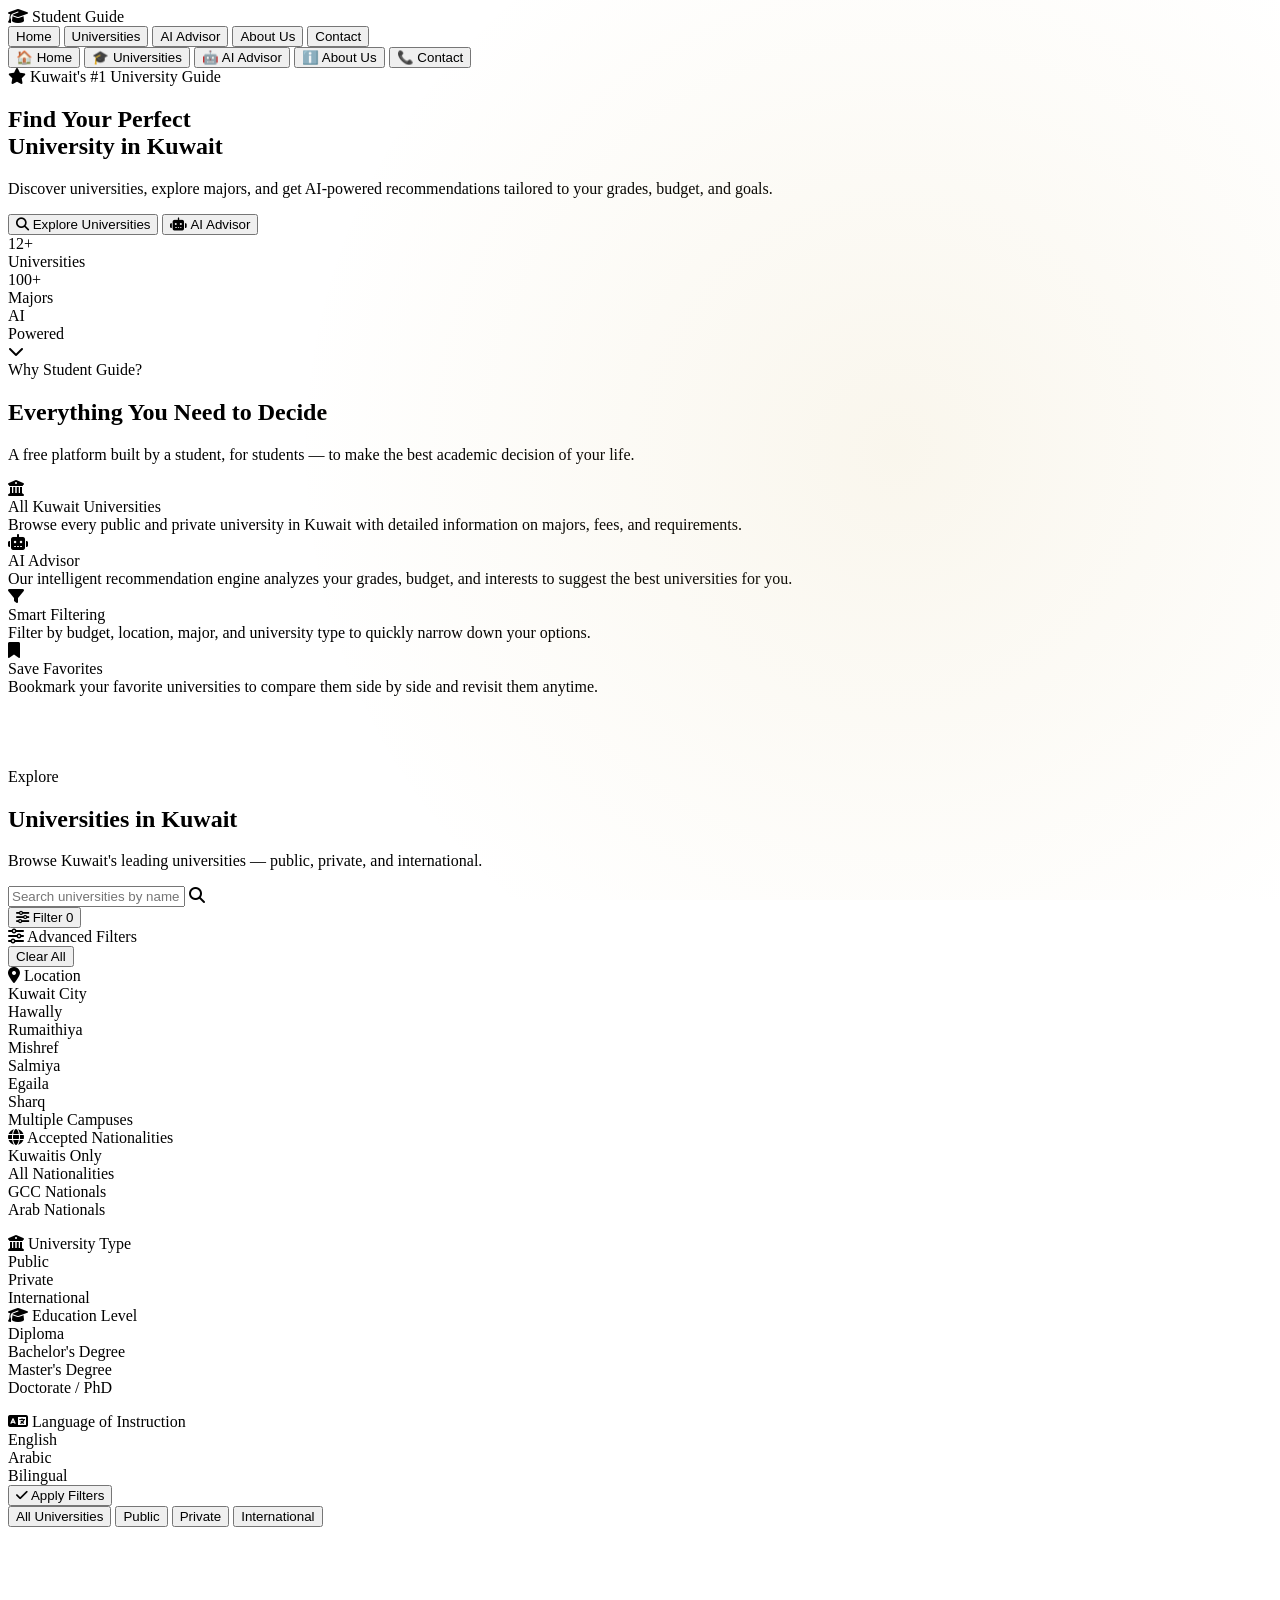
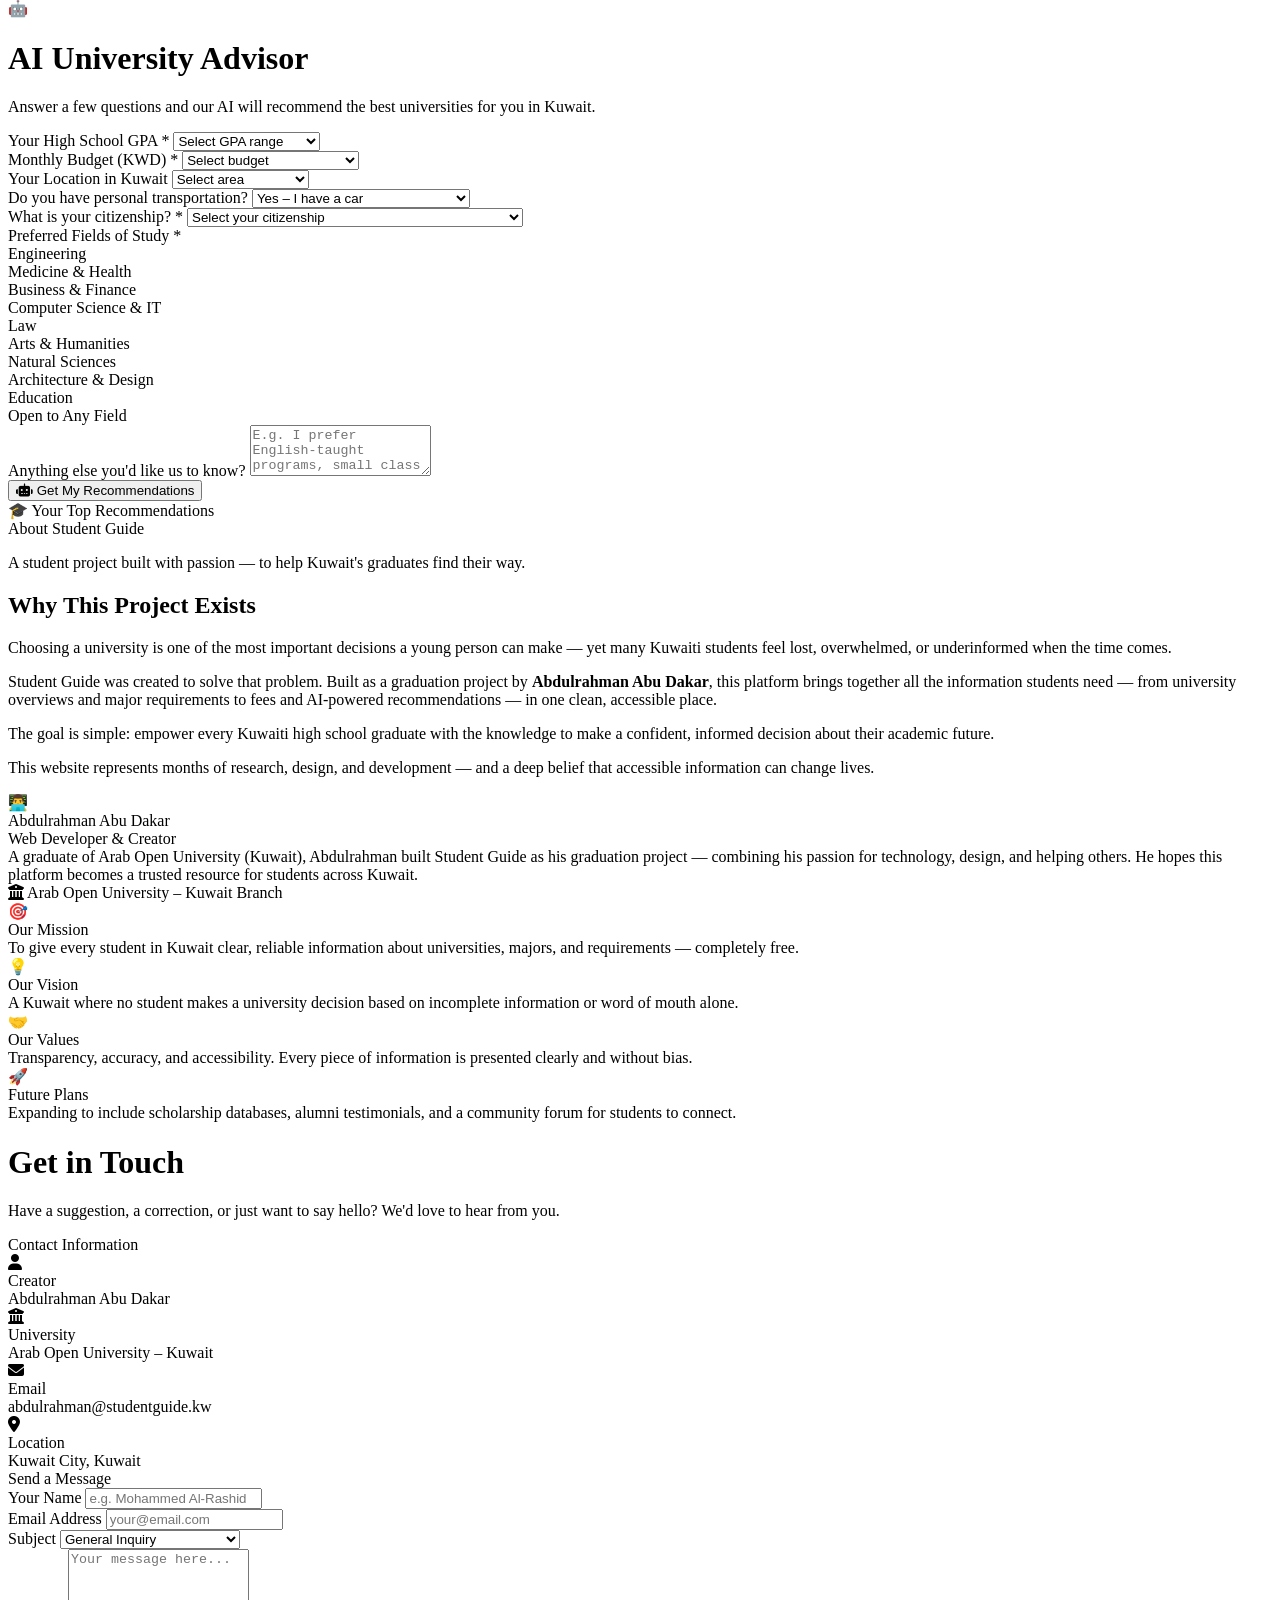
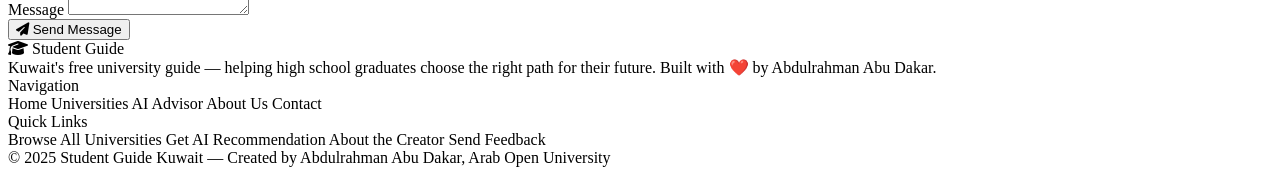
==== commit 80c92383: "index.html" ====
--- a/index.html
+++ b/index.html
@@ -3,12 +3,9 @@
 <head>
 <meta charset="UTF-8">
 <meta name="viewport" content="width=device-width, initial-scale=1.0">
-<title>Student Guide</title>
-<link rel="stylesheet" href="style.css">
+<title>Student Guide Kuwait – Find Your University</title>
 <link href="https://fonts.googleapis.com/css2?family=Playfair+Display:wght@400;700;900&family=DM+Sans:wght@300;400;500;600&display=swap" rel="stylesheet">
 <link href="https://cdnjs.cloudflare.com/ajax/libs/font-awesome/6.5.0/css/all.min.css" rel="stylesheet">
-</head>
-<body>
 <!-- NAVBAR -->
 <nav id="navbar">
   <div class="nav-logo" onclick="goHome()">
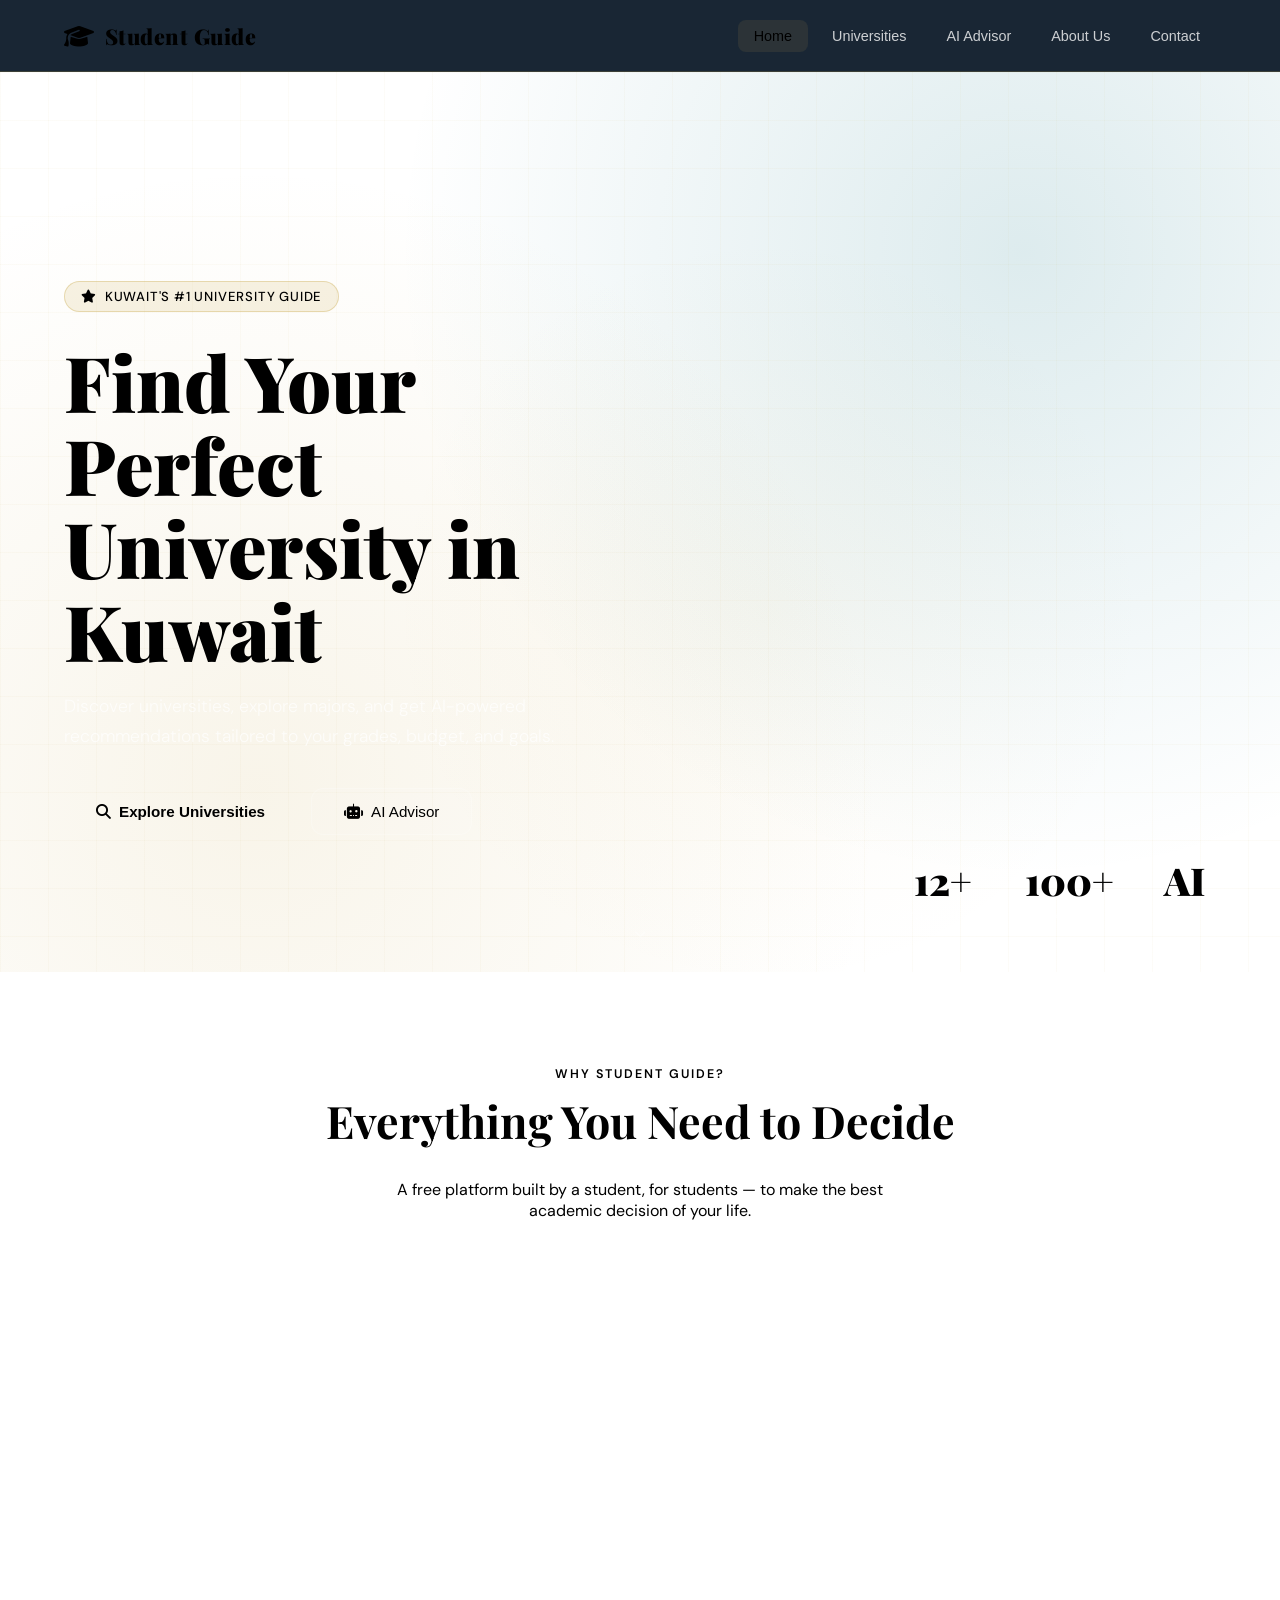
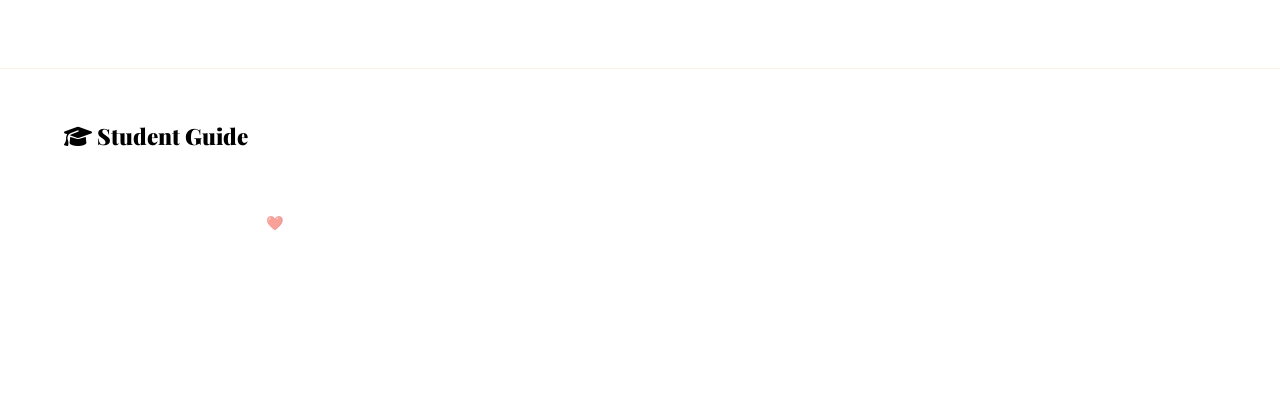
==== commit f6a62e62: "index.html" ====
--- a/index.html
+++ b/index.html
@@ -3,9 +3,12 @@
 <head>
 <meta charset="UTF-8">
 <meta name="viewport" content="width=device-width, initial-scale=1.0">
-<title>Student Guide Kuwait – Find Your University</title>
+<title>Student Guide</title>
+<link rel="stylesheet" href="style.css">
 <link href="https://fonts.googleapis.com/css2?family=Playfair+Display:wght@400;700;900&family=DM+Sans:wght@300;400;500;600&display=swap" rel="stylesheet">
 <link href="https://cdnjs.cloudflare.com/ajax/libs/font-awesome/6.5.0/css/all.min.css" rel="stylesheet">
+</head>
+<body>
 <!-- NAVBAR -->
 <nav id="navbar">
   <div class="nav-logo" onclick="goHome()">
--- a/style.css
+++ b/style.css
@@ -0,0 +1,583 @@
+</style>
+  :root {
+    --navy: #0d1b2a;
+    --gold: #c9a84c;
+    --gold-light: #f0d58c;
+    --cream: #faf7f2;
+    --slate: #3a506b;
+    --teal: #1c7c8c;
+    --mist: #e8f0f5;
+    --text: #1a1a2e;
+    --text-muted: #6b7a90;
+    --white: #ffffff;
+    --card-bg: #ffffff;
+    --shadow: 0 8px 32px rgba(13,27,42,0.10);
+    --shadow-hover: 0 16px 48px rgba(13,27,42,0.18);
+    --radius: 18px;
+    --radius-sm: 10px;
+  }
+
+  * { margin: 0; padding: 0; box-sizing: border-box; }
+
+  html { scroll-behavior: smooth; }
+
+  body {
+    font-family: 'DM Sans', sans-serif;
+    background: var(--cream);
+    color: var(--text);
+    overflow-x: hidden;
+  }
+
+  /* ── NAVBAR ─────────────────────────────────── */
+  #navbar {
+    position: fixed; top: 0; left: 0; right: 0; z-index: 1000;
+    display: flex; align-items: center; justify-content: space-between;
+    padding: 0 5%; height: 72px;
+    background: rgba(13,27,42,0.95);
+    backdrop-filter: blur(16px);
+    border-bottom: 1px solid rgba(201,168,76,0.2);
+    transition: all 0.3s;
+  }
+  .nav-logo {
+    font-family: 'Playfair Display', serif;
+    font-size: 1.35rem; font-weight: 900;
+    color: var(--gold);
+    letter-spacing: 0.5px;
+    cursor: pointer;
+    display: flex; align-items: center; gap: 10px;
+  }
+  .nav-logo-icon { font-size: 1.5rem; }
+  .nav-links { display: flex; gap: 8px; align-items: center; }
+  .nav-link {
+    padding: 8px 16px; border-radius: 8px;
+    color: rgba(255,255,255,0.78); font-size: 0.9rem; font-weight: 500;
+    cursor: pointer; transition: all 0.2s; text-decoration: none;
+    border: none; background: none;
+  }
+  .nav-link:hover, .nav-link.active { color: var(--gold); background: rgba(201,168,76,0.1); }
+  .hamburger { display: none; flex-direction: column; gap: 5px; cursor: pointer; padding: 8px; }
+  .hamburger span { display: block; width: 24px; height: 2px; background: var(--gold); border-radius: 2px; transition: 0.3s; }
+  .mobile-menu {
+    display: none; position: fixed; top: 72px; left: 0; right: 0; z-index: 999;
+    background: var(--navy); padding: 16px; flex-direction: column; gap: 4px;
+    border-bottom: 1px solid rgba(201,168,76,0.2);
+  }
+  .mobile-menu.open { display: flex; }
+  .mobile-menu .nav-link { padding: 12px 16px; border-radius: 10px; }
+
+  /* ── PAGES ─────────────────────────────────── */
+  .page { display: none; min-height: 100vh; padding-top: 72px; }
+  .page.active { display: block; }
+
+  /* ── HERO ─────────────────────────────────── */
+  #hero {
+    position: relative; min-height: 100vh;
+    display: flex; align-items: center;
+    background: linear-gradient(135deg, var(--navy) 0%, #1a2e45 60%, #0e3350 100%);
+    overflow: hidden; padding-top: 72px;
+  }
+  .hero-bg-pattern {
+    position: absolute; inset: 0;
+    background-image:
+      radial-gradient(circle at 20% 80%, rgba(201,168,76,0.12) 0%, transparent 50%),
+      radial-gradient(circle at 80% 20%, rgba(28,124,140,0.15) 0%, transparent 50%),
+      radial-gradient(circle at 60% 60%, rgba(201,168,76,0.06) 0%, transparent 40%);
+    pointer-events: none;
+  }
+  .hero-grid-overlay {
+    position: absolute; inset: 0;
+    background-image: linear-gradient(rgba(201,168,76,0.04) 1px, transparent 1px),
+      linear-gradient(90deg, rgba(201,168,76,0.04) 1px, transparent 1px);
+    background-size: 48px 48px;
+    pointer-events: none;
+  }
+  .hero-content { position: relative; z-index: 2; padding: 0 5%; max-width: 720px; }
+  .hero-badge {
+    display: inline-flex; align-items: center; gap: 8px;
+    background: rgba(201,168,76,0.15); border: 1px solid rgba(201,168,76,0.35);
+    border-radius: 24px; padding: 6px 16px; margin-bottom: 28px;
+    color: var(--gold-light); font-size: 0.82rem; font-weight: 500; letter-spacing: 0.8px;
+    text-transform: uppercase; animation: fadeInDown 0.7s ease both;
+  }
+  .hero-title {
+    font-family: 'Playfair Display', serif;
+    font-size: clamp(2.8rem, 6vw, 4.8rem); font-weight: 900; line-height: 1.08;
+    color: var(--white); margin-bottom: 20px;
+    animation: fadeInUp 0.8s ease 0.1s both;
+  }
+  .hero-title span { color: var(--gold); }
+  .hero-subtitle {
+    font-size: 1.1rem; font-weight: 300; color: rgba(255,255,255,0.7);
+    line-height: 1.7; max-width: 520px; margin-bottom: 36px;
+    animation: fadeInUp 0.8s ease 0.2s both;
+  }
+  .hero-buttons { display: flex; gap: 14px; flex-wrap: wrap; animation: fadeInUp 0.8s ease 0.3s both; }
+  .btn-primary {
+    padding: 14px 32px; background: var(--gold); color: var(--navy);
+    border-radius: 12px; font-weight: 600; font-size: 0.95rem;
+    border: none; cursor: pointer; transition: all 0.25s;
+    display: flex; align-items: center; gap: 8px; text-decoration: none;
+  }
+  .btn-primary:hover { background: var(--gold-light); transform: translateY(-2px); box-shadow: 0 8px 24px rgba(201,168,76,0.4); }
+  .btn-secondary {
+    padding: 14px 32px; background: rgba(255,255,255,0.08);
+    color: var(--white); border: 1px solid rgba(255,255,255,0.2);
+    border-radius: 12px; font-weight: 500; font-size: 0.95rem;
+    cursor: pointer; transition: all 0.25s; text-decoration: none;
+    display: flex; align-items: center; gap: 8px;
+  }
+  .btn-secondary:hover { background: rgba(255,255,255,0.14); transform: translateY(-2px); }
+
+  .hero-stats {
+    position: absolute; bottom: 48px; right: 5%;
+    display: flex; gap: 40px;
+    animation: fadeInRight 1s ease 0.5s both;
+  }
+  .stat { text-align: center; }
+  .stat-num { font-family: 'Playfair Display', serif; font-size: 2.4rem; font-weight: 900; color: var(--gold); }
+  .stat-label { font-size: 0.78rem; color: rgba(255,255,255,0.55); letter-spacing: 0.6px; text-transform: uppercase; margin-top: 2px; }
+
+  .scroll-indicator {
+    position: absolute; bottom: 32px; left: 50%; transform: translateX(-50%);
+    display: flex; flex-direction: column; align-items: center; gap: 6px;
+    color: rgba(255,255,255,0.35); font-size: 0.75rem; letter-spacing: 1px;
+    animation: bounce 2s infinite;
+  }
+
+  /* ── SECTION COMMONS ─────────────────────────── */
+  .section { padding: 90px 5%; }
+  .section-header { text-align: center; margin-bottom: 56px; }
+  .section-eyebrow {
+    display: inline-block; font-size: 0.78rem; font-weight: 600; letter-spacing: 2px;
+    text-transform: uppercase; color: var(--gold); margin-bottom: 12px;
+  }
+  .section-title {
+    font-family: 'Playfair Display', serif;
+    font-size: clamp(1.8rem, 3.5vw, 2.8rem); font-weight: 700;
+    color: var(--navy); line-height: 1.2;
+  }
+  .section-subtitle { color: var(--text-muted); font-size: 1rem; margin-top: 12px; max-width: 560px; margin-left: auto; margin-right: auto; }
+  .divider {
+    width: 56px; height: 3px; background: var(--gold); border-radius: 2px;
+    margin: 16px auto 0;
+  }
+
+  /* ── FEATURES ─────────────────────────────────── */
+  #features { background: var(--white); }
+  .features-grid { display: grid; grid-template-columns: repeat(auto-fit, minmax(260px, 1fr)); gap: 28px; }
+  .feature-card {
+    background: var(--cream); border-radius: var(--radius);
+    padding: 36px 28px; border: 1px solid rgba(13,27,42,0.07);
+    transition: all 0.3s; position: relative; overflow: hidden;
+  }
+  .feature-card::before {
+    content: ''; position: absolute; top: 0; left: 0; right: 0; height: 3px;
+    background: linear-gradient(90deg, var(--gold), var(--teal));
+    transform: scaleX(0); transform-origin: left; transition: transform 0.3s;
+  }
+  .feature-card:hover { transform: translateY(-6px); box-shadow: var(--shadow-hover); }
+  .feature-card:hover::before { transform: scaleX(1); }
+  .feature-icon {
+    width: 56px; height: 56px; border-radius: 14px;
+    background: linear-gradient(135deg, var(--navy), var(--slate));
+    display: flex; align-items: center; justify-content: center;
+    color: var(--gold); font-size: 1.4rem; margin-bottom: 20px;
+  }
+  .feature-title { font-size: 1.05rem; font-weight: 600; color: var(--navy); margin-bottom: 10px; }
+  .feature-desc { font-size: 0.9rem; color: var(--text-muted); line-height: 1.65; }
+
+  /* ── UNIVERSITIES PAGE ─────────────────────────── */
+  #universities-page { background: var(--cream); }
+  .search-row { display: flex; gap: 12px; align-items: center; max-width: 700px; margin: 0 auto 20px; }
+  .search-bar-wrap { flex: 1; position: relative; }
+  .search-input {
+    width: 100%; padding: 16px 56px 16px 20px;
+    border: 2px solid var(--mist); border-radius: 14px;
+    font-size: 1rem; font-family: 'DM Sans', sans-serif;
+    background: var(--white); color: var(--text); outline: none; transition: 0.2s;
+  }
+  .search-input:focus { border-color: var(--gold); box-shadow: 0 0 0 3px rgba(201,168,76,0.12); }
+  .search-icon { position: absolute; right: 18px; top: 50%; transform: translateY(-50%); color: var(--text-muted); pointer-events:none; }
+  .filter-toggle-btn {
+    display: flex; align-items: center; gap: 8px;
+    padding: 14px 20px; border-radius: 14px;
+    background: var(--navy); color: var(--gold);
+    border: none; cursor: pointer; font-size: 0.9rem; font-weight: 600;
+    white-space: nowrap; transition: all 0.2s; flex-shrink: 0;
+  }
+  .filter-toggle-btn:hover { background: var(--slate); }
+  .filter-toggle-btn .filter-count {
+    background: var(--gold); color: var(--navy);
+    border-radius: 50%; width: 20px; height: 20px;
+    font-size: 0.72rem; font-weight: 800;
+    display: none; align-items: center; justify-content: center;
+  }
+  .filter-toggle-btn .filter-count.visible { display: flex; }
+
+  /* Filter Panel */
+  .filter-panel {
+    display: none; max-width: 700px; margin: 0 auto 28px;
+    background: var(--white); border: 1.5px solid var(--mist);
+    border-radius: var(--radius); box-shadow: var(--shadow); overflow: hidden;
+  }
+  .filter-panel.open { display: block; }
+  .filter-panel-header {
+    display: flex; align-items: center; justify-content: space-between;
+    padding: 18px 24px; border-bottom: 1px solid var(--mist);
+    background: var(--navy);
+  }
+  .filter-panel-title { font-weight: 700; font-size: 0.95rem; color: var(--gold); display: flex; align-items: center; gap: 8px; }
+  .filter-clear-btn {
+    font-size: 0.8rem; color: rgba(255,255,255,0.55); background: none;
+    border: 1px solid rgba(255,255,255,0.2); border-radius: 8px;
+    padding: 5px 12px; cursor: pointer; transition: 0.2s;
+  }
+  .filter-clear-btn:hover { color: var(--gold); border-color: var(--gold); }
+  .filter-panel-body { padding: 20px 24px; display: grid; grid-template-columns: 1fr 1fr 1fr; gap: 20px; }
+  @media(max-width:640px){ .filter-panel-body { grid-template-columns: 1fr; } }
+  .filter-group-label {
+    font-size: 0.78rem; font-weight: 700; text-transform: uppercase;
+    letter-spacing: 0.8px; color: var(--navy); margin-bottom: 10px;
+    display: flex; align-items: center; gap: 6px;
+  }
+  .filter-group-label i { color: var(--gold); }
+  .filter-option {
+    display: flex; align-items: center; gap: 8px;
+    padding: 7px 10px; border-radius: 8px; cursor: pointer;
+    font-size: 0.86rem; color: var(--text-muted); transition: all 0.15s;
+    user-select: none;
+  }
+  .filter-option:hover { background: var(--mist); color: var(--navy); }
+  .filter-option input[type=checkbox] { display: none; }
+  .filter-checkbox {
+    width: 18px; height: 18px; border-radius: 5px;
+    border: 2px solid var(--mist); background: var(--white);
+    display: flex; align-items: center; justify-content: center;
+    flex-shrink: 0; transition: all 0.15s;
+  }
+  .filter-option.checked .filter-checkbox { background: var(--navy); border-color: var(--navy); }
+  .filter-option.checked .filter-checkbox::after { content: '✓'; color: var(--gold); font-size: 0.7rem; font-weight: 900; }
+  .filter-option.checked { color: var(--navy); font-weight: 500; }
+  .filter-panel-footer { padding: 14px 24px; border-top: 1px solid var(--mist); display: flex; justify-content: flex-end; }
+  .filter-apply-btn {
+    padding: 10px 28px; background: var(--gold); color: var(--navy);
+    border: none; border-radius: 10px; font-weight: 700; font-size: 0.9rem;
+    cursor: pointer; transition: all 0.2s;
+  }
+  .filter-apply-btn:hover { background: var(--gold-light); }
+
+  .filter-bar { display: flex; gap: 10px; flex-wrap: wrap; justify-content: center; margin-bottom: 24px; }
+  .filter-btn {
+    padding: 8px 20px; border-radius: 24px; border: 1.5px solid var(--mist);
+    background: var(--white); color: var(--text-muted); font-size: 0.85rem; font-weight: 500;
+    cursor: pointer; transition: all 0.2s;
+  }
+  .filter-btn:hover, .filter-btn.active { background: var(--navy); color: var(--gold); border-color: var(--navy); }
+
+  /* Active filter chips */
+  .active-filters { display: flex; gap: 8px; flex-wrap: wrap; max-width: 700px; margin: 0 auto 20px; }
+  .active-chip {
+    display: flex; align-items: center; gap: 6px;
+    padding: 5px 12px; background: rgba(13,27,42,0.08);
+    border-radius: 20px; font-size: 0.8rem; font-weight: 600; color: var(--navy);
+    border: 1.5px solid rgba(13,27,42,0.12);
+  }
+  .active-chip button { background: none; border: none; cursor: pointer; color: var(--text-muted); font-size: 0.8rem; padding: 0; line-height: 1; }
+  .active-chip button:hover { color: var(--navy); }
+
+  /* Nationality & Education pills in cards */
+  .uni-card-meta { display: flex; flex-wrap: wrap; gap: 6px; margin-bottom: 12px; }
+  .meta-pill {
+    display: inline-flex; align-items: center; gap: 4px;
+    padding: 3px 10px; border-radius: 12px; font-size: 0.74rem; font-weight: 600;
+  }
+  .pill-nat { background: rgba(28,124,140,0.1); color: var(--teal); }
+  .pill-edu { background: rgba(201,168,76,0.12); color: #8a6a00; }
+  .universities-grid { display: grid; grid-template-columns: repeat(auto-fill, minmax(300px, 1fr)); gap: 28px; }
+  .uni-card {
+    background: var(--white); border-radius: var(--radius);
+    box-shadow: var(--shadow); overflow: hidden; cursor: pointer;
+    transition: all 0.3s; border: 1px solid rgba(13,27,42,0.06);
+  }
+  .uni-card:hover { transform: translateY(-8px); box-shadow: var(--shadow-hover); }
+  .uni-card-img {
+    width: 100%; height: 180px; object-fit: cover; display: block;
+    background: linear-gradient(135deg, var(--navy), var(--slate));
+    position: relative; overflow: hidden;
+  }
+  .uni-card-img-placeholder {
+    width: 100%; height: 180px;
+    display: flex; align-items: center; justify-content: center;
+    font-size: 4rem; background: linear-gradient(135deg, var(--navy) 0%, var(--slate) 100%);
+    position: relative;
+  }
+  .uni-card-badge {
+    position: absolute; top: 12px; right: 12px;
+    background: rgba(201,168,76,0.9); color: var(--navy);
+    font-size: 0.72rem; font-weight: 700; letter-spacing: 0.8px;
+    padding: 4px 10px; border-radius: 8px; text-transform: uppercase;
+  }
+  .uni-card-body { padding: 22px 22px 20px; }
+  .uni-card-name { font-family: 'Playfair Display', serif; font-size: 1.15rem; font-weight: 700; color: var(--navy); margin-bottom: 6px; }
+  .uni-card-type { font-size: 0.78rem; color: var(--gold); font-weight: 600; letter-spacing: 0.5px; text-transform: uppercase; margin-bottom: 10px; }
+  .uni-card-desc { font-size: 0.88rem; color: var(--text-muted); line-height: 1.6; margin-bottom: 16px; }
+  .uni-card-footer { display: flex; justify-content: space-between; align-items: center; }
+  .uni-card-majors { font-size: 0.8rem; color: var(--text-muted); display: flex; align-items: center; gap: 5px; }
+  .btn-view { padding: 8px 18px; background: var(--navy); color: var(--gold); border-radius: 10px; font-size: 0.82rem; font-weight: 600; border: none; cursor: pointer; transition: 0.2s; }
+  .btn-view:hover { background: var(--slate); }
+
+
+  /* ── UNIVERSITY DETAIL PAGE ─────────────────────── */
+  #uni-detail { background: var(--cream); }
+  .detail-hero {
+    background: linear-gradient(135deg, var(--navy), var(--slate));
+    padding: 80px 5% 56px; margin-top: 0;
+    position: relative; overflow: hidden;
+  }
+  .detail-hero::before {
+    content: ''; position: absolute; inset: 0;
+    background: radial-gradient(circle at 80% 50%, rgba(201,168,76,0.12) 0%, transparent 60%);
+  }
+  .detail-back {
+    display: inline-flex; align-items: center; gap: 8px;
+    color: rgba(255,255,255,0.6); font-size: 0.88rem; cursor: pointer;
+    margin-bottom: 28px; transition: color 0.2s; background: none; border: none;
+  }
+  .detail-back:hover { color: var(--gold); }
+  .detail-header { display: flex; align-items: flex-start; gap: 28px; flex-wrap: wrap; position: relative; z-index: 1; }
+  .detail-logo {
+    width: 90px; height: 90px; border-radius: 18px;
+    background: rgba(255,255,255,0.1); display: flex; align-items: center;
+    justify-content: center; font-size: 2.5rem; border: 2px solid rgba(201,168,76,0.3); flex-shrink: 0;
+  }
+  .detail-title { font-family: 'Playfair Display', serif; font-size: clamp(1.6rem,3vw,2.4rem); font-weight: 900; color: var(--white); margin-bottom: 6px; }
+  .detail-subtitle { color: rgba(255,255,255,0.6); font-size: 0.95rem; display: flex; align-items: center; gap: 8px; }
+  .detail-tags { display: flex; gap: 8px; flex-wrap: wrap; margin-top: 14px; }
+  .detail-tag {
+    padding: 5px 14px; border-radius: 20px; font-size: 0.78rem; font-weight: 600;
+    letter-spacing: 0.4px;
+  }
+  .tag-public { background: rgba(28,124,140,0.25); color: #7de8f7; }
+  .tag-private { background: rgba(201,168,76,0.2); color: var(--gold-light); }
+  .tag-intl { background: rgba(255,255,255,0.1); color: rgba(255,255,255,0.7); }
+  .detail-content { padding: 52px 5%; display: grid; grid-template-columns: 1fr 340px; gap: 36px; }
+  @media(max-width:900px){ .detail-content { grid-template-columns: 1fr; } }
+  .detail-section { margin-bottom: 40px; }
+  .detail-section-title { font-family: 'Playfair Display', serif; font-size: 1.25rem; font-weight: 700; color: var(--navy); margin-bottom: 16px; padding-bottom: 10px; border-bottom: 2px solid var(--mist); display: flex; align-items: center; gap: 8px; }
+  .detail-section-title i { color: var(--gold); font-size: 1rem; }
+  .majors-table { width: 100%; border-collapse: collapse; font-size: 0.9rem; }
+  .majors-table th { background: var(--navy); color: var(--gold); padding: 12px 16px; text-align: left; font-weight: 600; font-size: 0.82rem; letter-spacing: 0.4px; }
+  .majors-table th:first-child { border-radius: 10px 0 0 10px; }
+  .majors-table th:last-child { border-radius: 0 10px 10px 0; }
+  .majors-table td { padding: 12px 16px; border-bottom: 1px solid var(--mist); color: var(--text); }
+  .majors-table tr:last-child td { border-bottom: none; }
+  .majors-table tr:hover td { background: rgba(201,168,76,0.05); }
+  .detail-sidebar
+  .info-grid { display: grid; grid-template-columns: 1fr 1fr; gap: 12px; margin-bottom: 16px; }
+  .info-block {
+    background: var(--cream); border-radius: 12px; padding: 14px 16px;
+    border: 1px solid var(--mist);
+  }
+  .info-block-label { font-size: 0.72rem; font-weight: 700; text-transform: uppercase; letter-spacing: 0.6px; color: var(--text-muted); margin-bottom: 6px; display: flex; align-items: center; gap: 5px; }
+  .info-block-label i { color: var(--gold); }
+  .info-block-value { font-size: 0.88rem; font-weight: 600; color: var(--navy); line-height: 1.5; }
+  .edu-level-pills { display: flex; flex-wrap: wrap; gap: 6px; }
+  .edu-pill {
+    padding: 4px 12px; border-radius: 12px; font-size: 0.78rem; font-weight: 700;
+    background: linear-gradient(135deg, var(--navy), var(--slate)); color: var(--gold-light);
+  }
+  .nat-tag { font-size: 0.82rem; color: var(--teal); font-weight: 500; line-height: 1.6; }
+  .contact-card { background: var(--white); border-radius: var(--radius); padding: 28px; box-shadow: var(--shadow); margin-bottom: 24px; border: 1px solid var(--mist); }
+  .contact-card-title { font-weight: 700; color: var(--navy); margin-bottom: 18px; font-size: 0.95rem; }
+  .contact-item { display: flex; align-items: center; gap: 12px; margin-bottom: 14px; font-size: 0.9rem; }
+  .contact-item i { color: var(--gold); width: 20px; }
+  .contact-item a { color: var(--teal); text-decoration: none; }
+  .contact-item a:hover { text-decoration: underline; }
+
+
+  /* ── AI ADVISOR ─────────────────────────────────── */
+  #ai-page { background: var(--cream); }
+  .ai-hero-strip {
+    background: linear-gradient(135deg, var(--navy) 0%, #1a3050 100%);
+    padding: 72px 5% 64px; text-align: center; position: relative; overflow: hidden;
+  }
+  .ai-hero-strip::before {
+    content: ''; position: absolute; inset: 0;
+    background-image: radial-gradient(circle at 30% 70%, rgba(201,168,76,0.15) 0%, transparent 50%),
+      radial-gradient(circle at 70% 30%, rgba(28,124,140,0.12) 0%, transparent 50%);
+  }
+  .ai-hero-strip h1 { font-family: 'Playfair Display', serif; font-size: clamp(1.9rem,4vw,3rem); color: var(--white); font-weight: 900; position: relative; z-index: 1; }
+  .ai-hero-strip p { color: rgba(255,255,255,0.65); font-size: 1rem; margin-top: 12px; max-width: 500px; margin-left: auto; margin-right: auto; position: relative; z-index: 1; }
+  .ai-icon-large { font-size: 3rem; margin-bottom: 16px; position: relative; z-index: 1; }
+  .ai-form-wrap { max-width: 760px; margin: 56px auto; padding: 0 5%; }
+  .ai-form-card { background: var(--white); border-radius: var(--radius); box-shadow: var(--shadow); padding: 44px; border: 1px solid var(--mist); }
+  .form-group { margin-bottom: 28px; }
+  .form-label { display: block; font-weight: 600; font-size: 0.9rem; color: var(--navy); margin-bottom: 10px; }
+  .form-label span { color: var(--gold); }
+  .form-input, .form-select, .form-textarea {
+    width: 100%; padding: 13px 16px;
+    border: 2px solid var(--mist); border-radius: 12px;
+    font-size: 0.95rem; font-family: 'DM Sans', sans-serif; color: var(--text);
+    background: var(--cream); outline: none; transition: 0.2s;
+  }
+  .form-input:focus, .form-select:focus, .form-textarea:focus { border-color: var(--gold); background: var(--white); box-shadow: 0 0 0 3px rgba(201,168,76,0.1); }
+  .form-row { display: grid; grid-template-columns: 1fr 1fr; gap: 20px; }
+  @media(max-width:600px){ .form-row { grid-template-columns: 1fr; } }
+  .checkbox-group { display: flex; flex-wrap: wrap; gap: 10px; }
+  .checkbox-label {
+    display: flex; align-items: center; gap: 8px;
+    padding: 8px 16px; border-radius: 24px;
+    border: 1.5px solid var(--mist); cursor: pointer; transition: all 0.2s;
+    font-size: 0.88rem; color: var(--text);
+  }
+  .checkbox-label:hover { border-color: var(--gold); background: rgba(201,168,76,0.06); }
+  .checkbox-label input { display: none; }
+  .checkbox-label.checked { background: var(--navy); color: var(--gold); border-color: var(--navy); }
+  .btn-analyze {
+    width: 100%; padding: 16px; background: linear-gradient(135deg, var(--gold), #b8922a);
+    color: var(--navy); font-size: 1.05rem; font-weight: 700;
+    border: none; border-radius: 14px; cursor: pointer; transition: all 0.3s;
+    display: flex; align-items: center; justify-content: center; gap: 10px;
+  }
+  .btn-analyze:hover { transform: translateY(-2px); box-shadow: 0 10px 32px rgba(201,168,76,0.4); }
+  .btn-analyze:disabled { opacity: 0.6; cursor: not-allowed; transform: none; }
+
+  /* AI Results */
+  #ai-results { display: none; max-width: 760px; margin: 0 auto; padding: 0 5% 80px; }
+  .results-title { font-family: 'Playfair Display', serif; font-size: 1.6rem; font-weight: 700; color: var(--navy); margin-bottom: 24px; }
+  .result-card {
+    background: var(--white); border-radius: var(--radius);
+    box-shadow: var(--shadow); padding: 32px; margin-bottom: 20px;
+    border: 1px solid var(--mist); position: relative; overflow: hidden;
+    animation: slideInUp 0.5s ease both;
+  }
+  .result-card::before {
+    content: ''; position: absolute; left: 0; top: 0; bottom: 0;
+    width: 4px; background: var(--gold);
+  }
+  .result-rank {
+    position: absolute; top: 24px; right: 24px;
+    width: 44px; height: 44px; border-radius: 50%;
+    background: var(--navy); color: var(--gold);
+    display: flex; align-items: center; justify-content: center;
+    font-family: 'Playfair Display', serif; font-size: 1.2rem; font-weight: 900;
+  }
+  .result-uni-name { font-family: 'Playfair Display', serif; font-size: 1.2rem; font-weight: 700; color: var(--navy); margin-bottom: 6px; }
+  .result-match { display: flex; align-items: center; gap: 8px; margin-bottom: 14px; }
+  .match-bar-wrap { flex: 1; height: 8px; background: var(--mist); border-radius: 8px; overflow: hidden; }
+  .match-bar { height: 100%; border-radius: 8px; background: linear-gradient(90deg, var(--gold), var(--teal)); }
+  .match-label { font-size: 0.82rem; font-weight: 700; color: var(--navy); min-width: 36px; }
+  .result-why { font-size: 0.9rem; color: var(--text-muted); line-height: 1.7; }
+  .result-tags { display: flex; gap: 8px; flex-wrap: wrap; margin-top: 14px; }
+  .result-tag { padding: 4px 12px; border-radius: 16px; background: var(--mist); font-size: 0.78rem; color: var(--slate); font-weight: 500; }
+  .loading-wrap { text-align: center; padding: 48px 0; }
+  .loader {
+    width: 48px; height: 48px; border: 4px solid var(--mist);
+    border-top-color: var(--gold); border-radius: 50%;
+    animation: spin 0.8s linear infinite; margin: 0 auto 16px;
+  }
+  .loading-text { color: var(--text-muted); font-size: 0.95rem; }
+
+  /* ── ABOUT ─────────────────────────────────── */
+  #about-page { background: var(--white); }
+  .about-hero {
+    background: linear-gradient(135deg, var(--navy) 0%, #1e3a52 100%);
+    padding: 80px 5%; text-align: center; position: relative; overflow: hidden;
+  }
+  .about-hero-title { font-family: 'Playfair Display', serif; font-size: clamp(2rem,4vw,3.2rem); font-weight: 900; color: var(--white); position: relative; z-index:1; }
+  .about-hero-sub { color: rgba(255,255,255,0.6); font-size:1rem; margin-top:12px; position:relative;z-index:1; }
+  .about-content { max-width: 1100px; margin: 0 auto; padding: 64px 5%; }
+  .about-grid { display: grid; grid-template-columns: 1fr 1fr; gap: 60px; align-items: center; }
+  @media(max-width:820px){ .about-grid { grid-template-columns: 1fr; } }
+  .about-text h2 { font-family: 'Playfair Display', serif; font-size: 1.9rem; font-weight: 700; color: var(--navy); margin-bottom: 20px; }
+  .about-text p { color: var(--text-muted); line-height: 1.8; margin-bottom: 16px; font-size: 0.95rem; }
+  .creator-card {
+    background: linear-gradient(135deg, var(--navy) 0%, var(--slate) 100%);
+    border-radius: var(--radius); padding: 40px; color: var(--white); text-align: center;
+    position: relative; overflow: hidden;
+  }
+  .creator-card::before {
+    content: ''; position: absolute; inset: 0;
+    background: radial-gradient(circle at 60% 30%, rgba(201,168,76,0.15) 0%, transparent 60%);
+  }
+  .creator-avatar {
+    width: 100px; height: 100px; border-radius: 50%; margin: 0 auto 20px;
+    background: linear-gradient(135deg, var(--gold), #8b6914);
+    display: flex; align-items: center; justify-content: center;
+    font-size: 2.6rem; border: 3px solid rgba(201,168,76,0.4);
+    position: relative; z-index: 1;
+  }
+  .creator-name { font-family: 'Playfair Display', serif; font-size: 1.4rem; font-weight: 900; color: var(--white); position: relative; z-index: 1; margin-bottom: 4px; }
+  .creator-role { color: var(--gold-light); font-size: 0.85rem; font-weight: 500; position: relative; z-index: 1; margin-bottom: 16px; }
+  .creator-bio { font-size: 0.88rem; color: rgba(255,255,255,0.7); line-height: 1.7; position: relative; z-index: 1; }
+  .creator-uni { margin-top: 18px; display: flex; align-items: center; justify-content: center; gap: 8px; color: var(--gold-light); font-size: 0.85rem; font-weight: 600; position: relative; z-index: 1; }
+  .mission-grid { display: grid; grid-template-columns: repeat(auto-fit, minmax(220px,1fr)); gap: 24px; margin-top: 56px; }
+  .mission-card { background: var(--cream); border-radius: var(--radius); padding: 28px; border: 1px solid var(--mist); text-align: center; }
+  .mission-icon { font-size: 2rem; margin-bottom: 14px; }
+  .mission-title { font-weight: 700; color: var(--navy); margin-bottom: 8px; font-size: 1rem; }
+  .mission-desc { font-size: 0.88rem; color: var(--text-muted); line-height: 1.65; }
+
+  /* ── CONTACT ─────────────────────────────────── */
+  #contact-page { background: var(--cream); }
+  .contact-page-hero { background: linear-gradient(135deg, var(--navy), var(--slate)); padding: 72px 5%; text-align: center; }
+  .contact-page-hero h1 { font-family: 'Playfair Display', serif; font-size: 2.4rem; font-weight: 900; color: var(--white); }
+  .contact-page-hero p { color: rgba(255,255,255,0.6); margin-top: 10px; }
+  .contact-grid { max-width: 1000px; margin: 64px auto; padding: 0 5%; display: grid; grid-template-columns: 1fr 1.4fr; gap: 40px; }
+  @media(max-width:760px){ .contact-grid { grid-template-columns: 1fr; } }
+  .contact-info-card { background: var(--white); border-radius: var(--radius); padding: 36px; box-shadow: var(--shadow); border: 1px solid var(--mist); }
+  .contact-info-title { font-family: 'Playfair Display', serif; font-size: 1.2rem; font-weight: 700; color: var(--navy); margin-bottom: 24px; }
+  .contact-info-item { display: flex; align-items: center; gap: 16px; margin-bottom: 22px; padding-bottom: 22px; border-bottom: 1px solid var(--mist); }
+  .contact-info-item:last-child { border-bottom: none; margin-bottom: 0; padding-bottom: 0; }
+  .ci-icon { width: 46px; height: 46px; border-radius: 12px; background: linear-gradient(135deg, var(--navy), var(--slate)); display: flex; align-items: center; justify-content: center; color: var(--gold); font-size: 1rem; flex-shrink: 0; }
+  .ci-label { font-size: 0.78rem; font-weight: 600; color: var(--text-muted); text-transform: uppercase; letter-spacing: 0.5px; }
+  .ci-value { font-size: 0.95rem; color: var(--text); font-weight: 500; margin-top: 2px; }
+  .contact-form-card { background: var(--white); border-radius: var(--radius); padding: 36px; box-shadow: var(--shadow); border: 1px solid var(--mist); }
+  .contact-form-title { font-family: 'Playfair Display', serif; font-size: 1.2rem; font-weight: 700; color: var(--navy); margin-bottom: 24px; }
+  .btn-send { width: 100%; padding: 14px; background: var(--navy); color: var(--gold); border: none; border-radius: 12px; font-size: 0.95rem; font-weight: 600; cursor: pointer; transition: 0.25s; display: flex; align-items: center; justify-content: center; gap: 8px; }
+  .btn-send:hover { background: var(--slate); transform: translateY(-2px); box-shadow: var(--shadow); }
+
+  /* ── FOOTER ─────────────────────────────────── */
+  footer {
+    background: var(--navy);
+    padding: 52px 5% 24px;
+    border-top: 1px solid rgba(201,168,76,0.15);
+  }
+  .footer-inner { max-width: 1200px; margin: 0 auto; }
+  .footer-top { display: grid; grid-template-columns: 1.5fr 1fr 1fr; gap: 48px; margin-bottom: 44px; }
+  @media(max-width:760px){ .footer-top { grid-template-columns: 1fr; gap: 32px; } }
+  .footer-brand-logo { font-family: 'Playfair Display', serif; font-size: 1.4rem; font-weight: 900; color: var(--gold); margin-bottom: 14px; }
+  .footer-brand-desc { font-size: 0.88rem; color: rgba(255,255,255,0.5); line-height: 1.7; max-width: 280px; }
+  .footer-col-title { font-size: 0.82rem; font-weight: 700; letter-spacing: 1px; text-transform: uppercase; color: rgba(255,255,255,0.4); margin-bottom: 16px; }
+  .footer-link { display: block; color: rgba(255,255,255,0.6); font-size: 0.88rem; margin-bottom: 10px; cursor: pointer; transition: color 0.2s; text-decoration: none; }
+  .footer-link:hover { color: var(--gold); }
+  .footer-bottom { display: flex; justify-content: space-between; align-items: center; flex-wrap: wrap; gap: 12px; padding-top: 24px; border-top: 1px solid rgba(255,255,255,0.07); }
+  .footer-copy { font-size: 0.8rem; color: rgba(255,255,255,0.3); }
+  .footer-copy span { color: var(--gold); }
+
+  /* ── ANIMATIONS ─────────────────────────────────── */
+  @keyframes fadeInDown { from { opacity:0; transform:translateY(-20px); } to { opacity:1; transform:translateY(0); } }
+  @keyframes fadeInUp { from { opacity:0; transform:translateY(24px); } to { opacity:1; transform:translateY(0); } }
+  @keyframes fadeInRight { from { opacity:0; transform:translateX(40px); } to { opacity:1; transform:translateX(0); } }
+  @keyframes spin { to { transform: rotate(360deg); } }
+  @keyframes bounce { 0%,100% { transform: translateX(-50%) translateY(0); } 50% { transform: translateX(-50%) translateY(-10px); } }
+  @keyframes slideInUp { from { opacity:0; transform:translateY(20px); } to { opacity:1; transform:translateY(0); } }
+
+  .fade-in { opacity: 0; transform: translateY(20px); transition: opacity 0.6s ease, transform 0.6s ease; }
+  .fade-in.visible { opacity: 1; transform: none; }
+
+  /* ── RESPONSIVE ─────────────────────────────────── */
+  @media(max-width:768px) {
+    .nav-links { display: none; }
+    .hamburger { display: flex; }
+    .hero-stats { position: relative; bottom: auto; right: auto; justify-content: center; padding: 32px 5% 0; flex-wrap: wrap; gap: 24px; }
+    #hero { flex-direction: column; align-items: flex-start; }
+  }
+
+  /* ── TOAST ─────────────────────────────────── */
+  #toast { position:fixed; bottom:28px; right:28px; z-index:9999; background:var(--navy); color:var(--white); padding:12px 22px; border-radius:12px; font-size:0.9rem; box-shadow:var(--shadow-hover); transform:translateY(80px); opacity:0; transition:all 0.3s; pointer-events:none; border-left:3px solid var(--gold); }
+  #toast.show { transform:translateY(0); opacity:1; }
+
+  /* No results */
+  .no-results { text-align: center; padding: 60px 0; color: var(--text-muted); }
+  .no-results i { font-size: 3rem; margin-bottom: 16px; color: var(--mist); }
+</style>
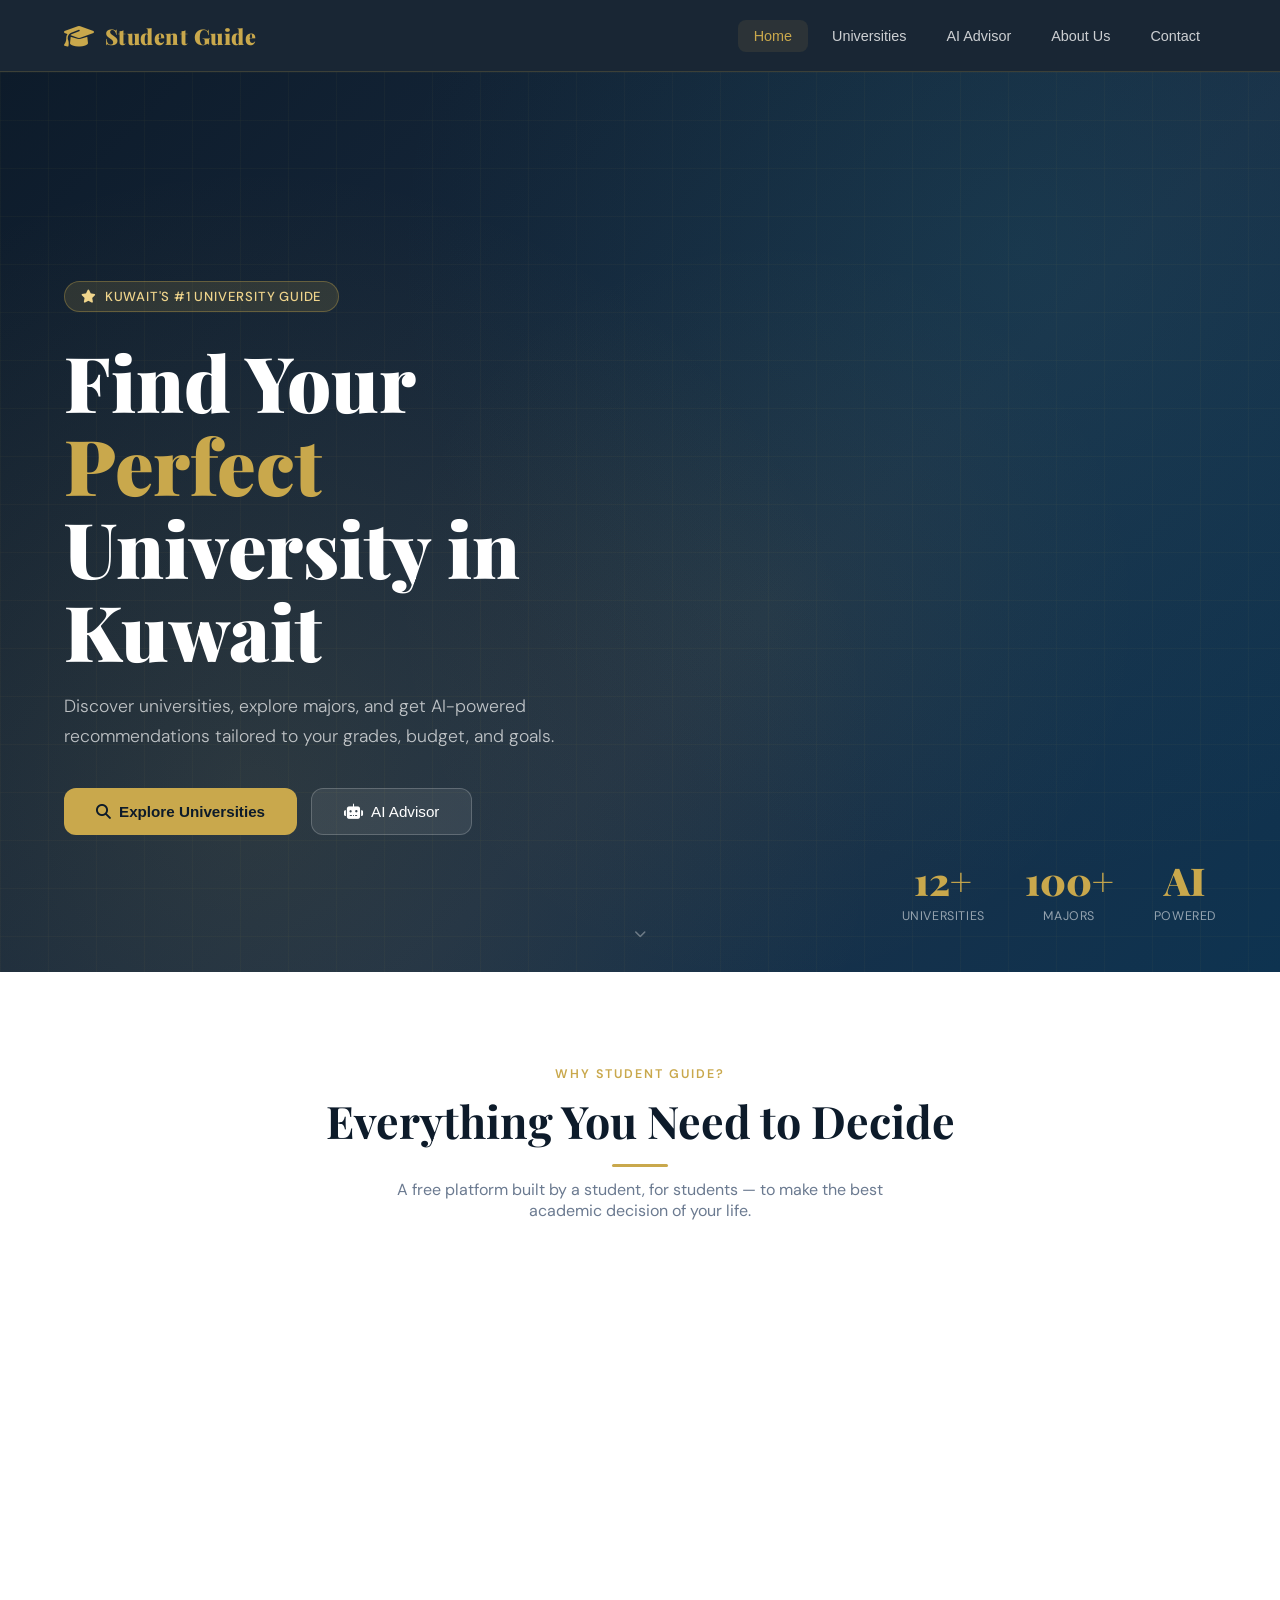
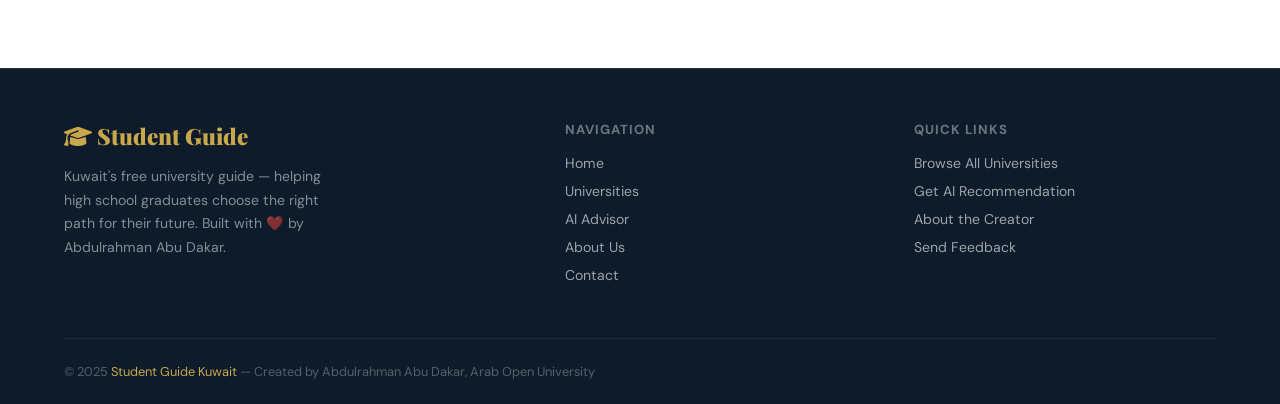
==== commit 241f6933: "index.html" ====
--- a/index.html
+++ b/index.html
@@ -1,15 +1,16 @@
 <!DOCTYPE html>
 <html lang="en">
 <head>
-<meta charset="UTF-8">
-<meta name="viewport" content="width=device-width, initial-scale=1.0">
-<title>Student Guide</title>
-<link rel="stylesheet" href="style.css">
-<link href="https://fonts.googleapis.com/css2?family=Playfair+Display:wght@400;700;900&family=DM+Sans:wght@300;400;500;600&display=swap" rel="stylesheet">
-<link href="https://cdnjs.cloudflare.com/ajax/libs/font-awesome/6.5.0/css/all.min.css" rel="stylesheet">
+  <meta charset="UTF-8">
+  <meta name="viewport" content="width=device-width, initial-scale=1.0">
+  <title>Student Guide Kuwait – Find Your University</title>
+  <link href="https://fonts.googleapis.com/css2?family=Playfair+Display:wght@400;700;900&family=DM+Sans:wght@300;400;500;600&display=swap" rel="stylesheet">
+  <link href="https://cdnjs.cloudflare.com/ajax/libs/font-awesome/6.5.0/css/all.min.css" rel="stylesheet">
+  <link rel="stylesheet" href="style.css">
+
 </head>
 <body>
-<!-- NAVBAR -->
+  <!-- NAVBAR -->
 <nav id="navbar">
   <div class="nav-logo" onclick="goHome()">
     <i class="fas fa-graduation-cap nav-logo-icon"></i>
@@ -440,3 +441,7 @@
     </div>
   </div>
 </footer>
+
+  <script src="main.js"></script>
+</body>
+</html>
--- a/style.css
+++ b/style.css
@@ -1,5 +1,4 @@
-</style>
-  :root {
+ :root {
     --navy: #0d1b2a;
     --gold: #c9a84c;
     --gold-light: #f0d58c;
@@ -580,4 +579,3 @@
   /* No results */
   .no-results { text-align: center; padding: 60px 0; color: var(--text-muted); }
   .no-results i { font-size: 3rem; margin-bottom: 16px; color: var(--mist); }
-</style>
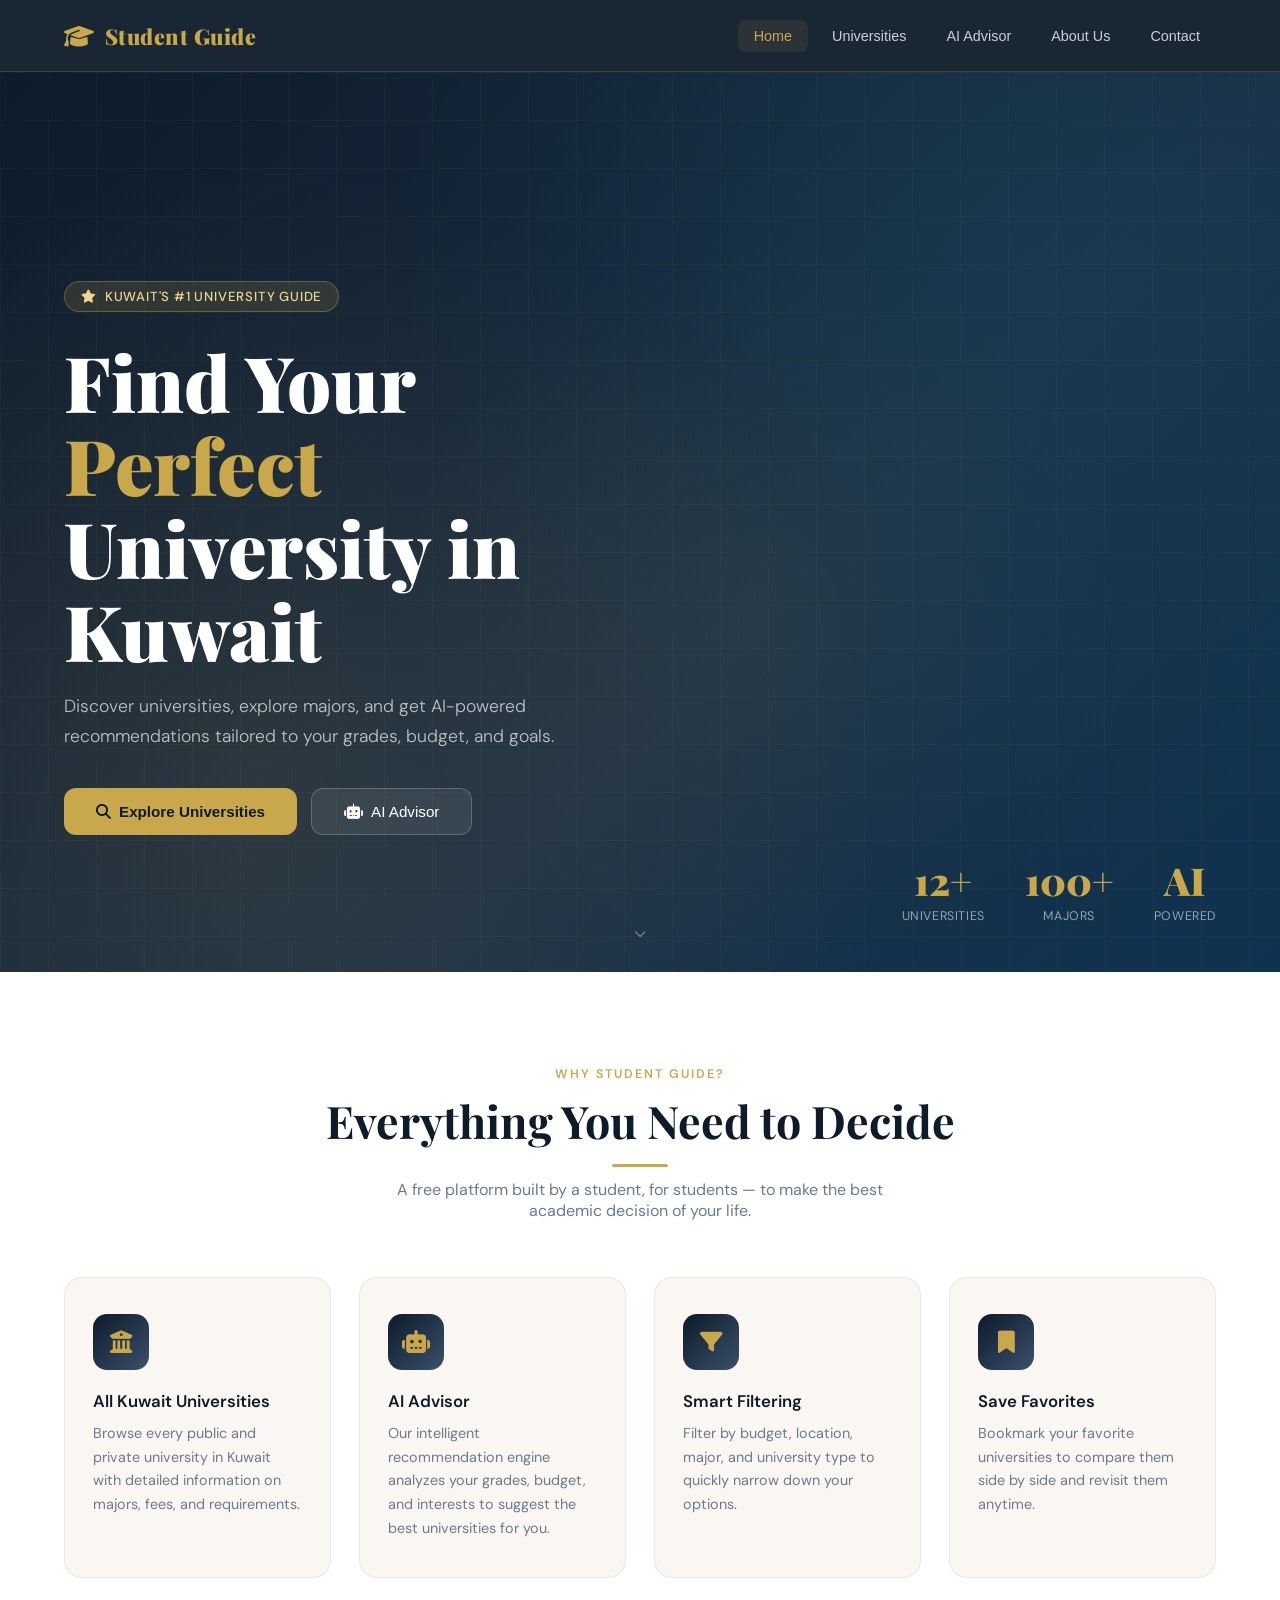
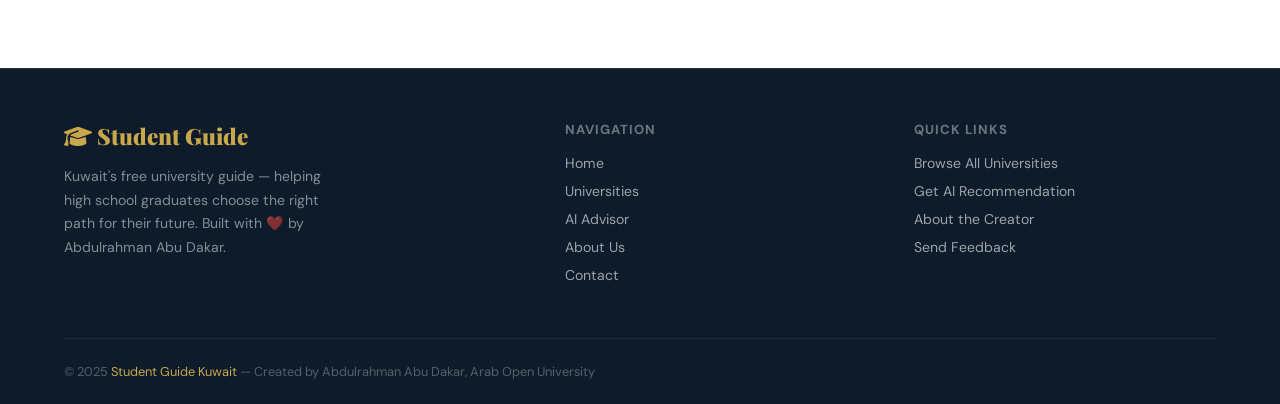
==== commit ee35a1f7: "index.html" ====
--- a/index.html
+++ b/index.html
@@ -315,9 +315,9 @@
     <div class="about-grid">
       <div class="about-text">
         <h2>Why This Project Exists</h2>
-        <p>Choosing a university is one of the most important decisions a young person can make — yet many Kuwaiti students feel lost, overwhelmed, or underinformed when the time comes.</p>
+        <p>Choosing a university is one of the most important decisions a young person can make — yet many students feel lost, overwhelmed, or underinformed when the time comes.</p>
         <p>Student Guide was created to solve that problem. Built as a graduation project by <strong>Abdulrahman Abu Dakar</strong>, this platform brings together all the information students need — from university overviews and major requirements to fees and AI-powered recommendations — in one clean, accessible place.</p>
-        <p>The goal is simple: empower every Kuwaiti high school graduate with the knowledge to make a confident, informed decision about their academic future.</p>
+        <p>The goal is simple: empower every high school graduate with the knowledge to make a confident, informed decision about their academic future.</p>
         <p>This website represents months of research, design, and development — and a deep belief that accessible information can change lives.</p>
       </div>
       <div class="creator-card">
--- a/style.css
+++ b/style.css
@@ -1,4 +1,4 @@
- :root {
+:root {
     --navy: #0d1b2a;
     --gold: #c9a84c;
     --gold-light: #f0d58c;
